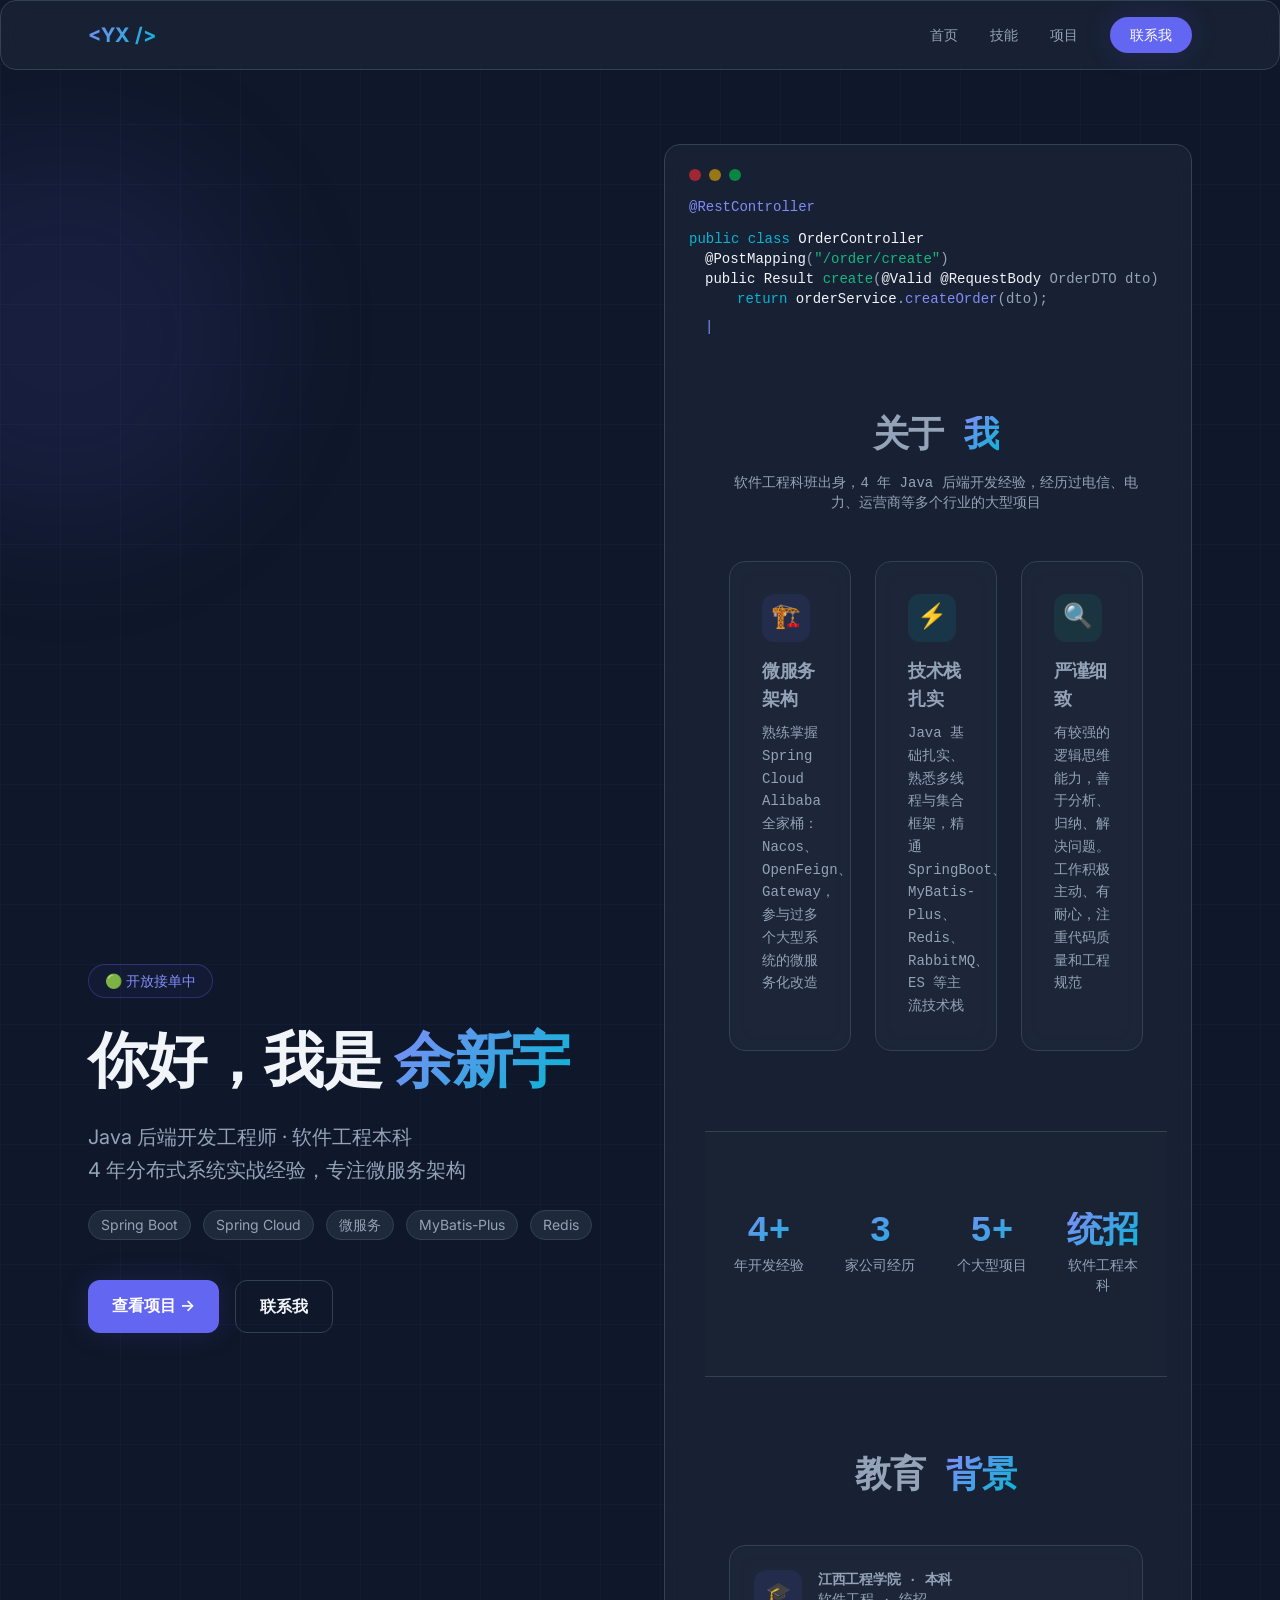
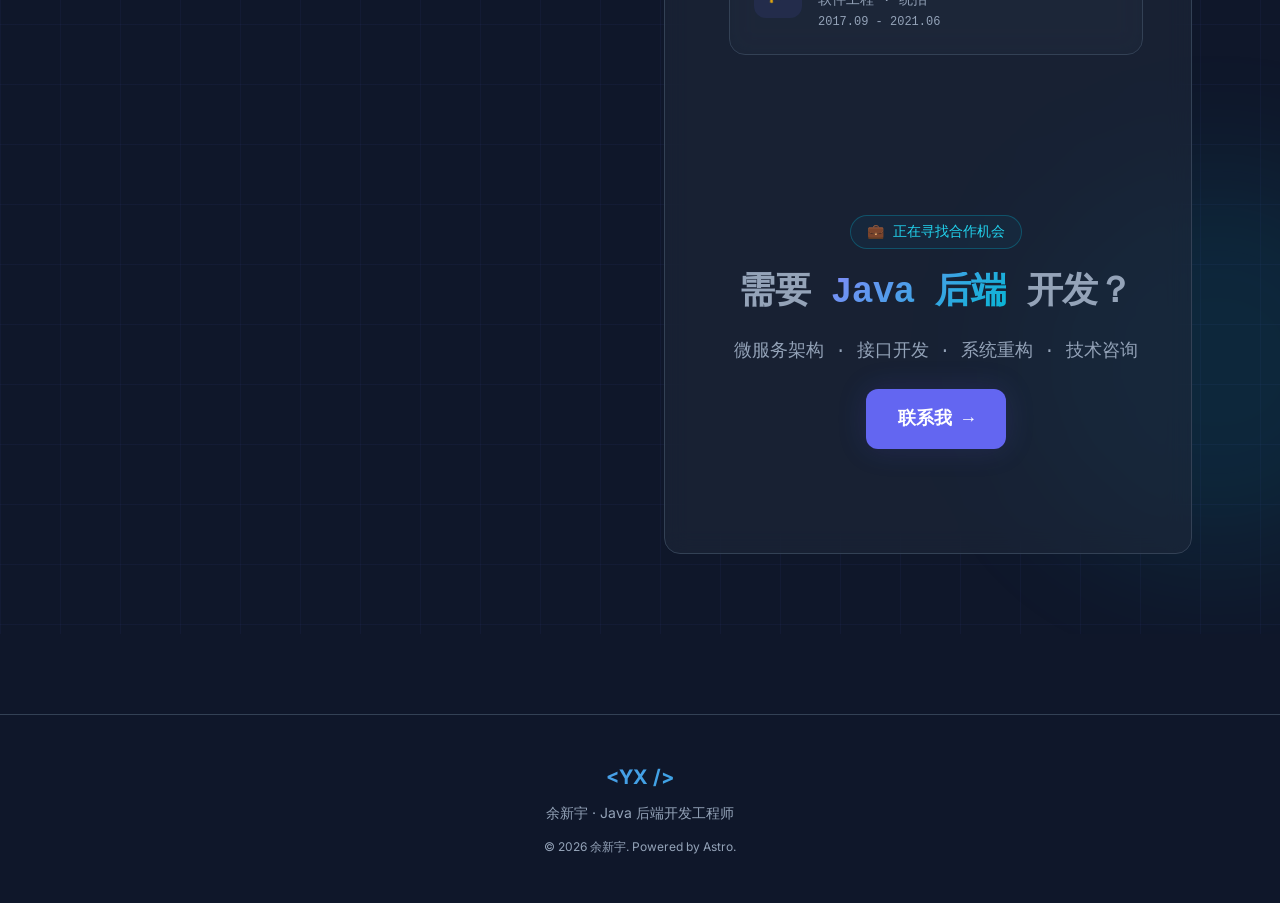
==== index.html @ 4b71ada4 "deploy: fix info and paths" ====
<!DOCTYPE html><html lang="zh-CN"> <head><meta charset="UTF-8"><meta name="viewport" content="width=device-width, initial-scale=1.0"><meta name="description" content="Java 后端开发工程师 · 余新宇的个人技术博客"><title>余新宇 - Java 后端工程师 | 余新宇</title><link rel="icon" type="image/svg+xml" href="/favicon.svg"><link rel="preconnect" href="https://fonts.googleapis.com"><link rel="preconnect" href="https://fonts.gstatic.com" crossorigin><link href="https://fonts.googleapis.com/css2?family=Inter:wght@400;500;600;700;800;900&display=swap" rel="stylesheet"><link rel="stylesheet" href="/_astro/Layout.CCMdleZw.css"></head> <body class="min-h-screen bg-surface text-text"> <nav class="fixed top-0 left-0 right-0 z-50 glass-card rounded-none border-x-0 border-t-0"> <div class="max-w-6xl mx-auto px-6 py-4 flex items-center justify-between"> <a href="/" class="text-xl font-bold gradient-text">
&lt;YX /&gt;
</a> <div class="hidden md:flex items-center gap-8"> <a href="/" class="text-text-muted hover:text-primary-light transition-colors text-sm font-medium">首页</a> <a href="/skills" class="text-text-muted hover:text-primary-light transition-colors text-sm font-medium">技能</a> <a href="/projects" class="text-text-muted hover:text-primary-light transition-colors text-sm font-medium">项目</a> <a href="/contact" class="px-5 py-2 bg-primary hover:bg-primary-dark text-white rounded-full text-sm font-medium transition-all glow-primary">
联系我
</a> </div> <button id="mobile-menu-btn" class="md:hidden text-text-muted hover:text-text p-2" aria-label="菜单"> <svg width="24" height="24" viewBox="0 0 24 24" fill="none" stroke="currentColor" stroke-width="2"> <path d="M4 6h16M4 12h16M4 18h16"></path> </svg> </button> </div> <div id="mobile-menu" class="hidden md:hidden border-t border-border px-6 py-4 space-y-3"> <a href="/" class="block text-text-muted hover:text-primary-light transition-colors">首页</a> <a href="/skills" class="block text-text-muted hover:text-primary-light transition-colors">技能</a> <a href="/projects" class="block text-text-muted hover:text-primary-light transition-colors">项目</a> <a href="/contact" class="block text-primary-light font-medium">联系我</a> </div> </nav> <main class="pt-16">   <section class="relative min-h-[90vh] flex items-center bg-grid overflow-hidden"> <div class="absolute top-20 -left-32 w-96 h-96 bg-primary/10 rounded-full blur-3xl"></div> <div class="absolute bottom-20 -right-32 w-96 h-96 bg-accent/10 rounded-full blur-3xl"></div> <div class="max-w-6xl mx-auto px-6 py-20 w-full"> <div class="grid md:grid-cols-2 gap-12 items-center"> <div class="space-y-6"> <div class="inline-block px-4 py-1.5 rounded-full border border-primary/30 bg-primary/5 text-primary-light text-sm font-medium">
🟢 开放接单中
</div> <h1 class="text-4xl md:text-5xl lg:text-6xl font-extrabold leading-tight">
你好，我是
<span class="gradient-text">余新宇</span> </h1> <p class="text-xl text-text-muted leading-relaxed">
Java 后端开发工程师 · 软件工程本科<br>
4 年分布式系统实战经验，专注微服务架构
</p> <div class="flex flex-wrap gap-3"> <span class="px-3 py-1 rounded-full bg-surface-card border border-border text-sm text-text-muted">Spring Boot</span> <span class="px-3 py-1 rounded-full bg-surface-card border border-border text-sm text-text-muted">Spring Cloud</span> <span class="px-3 py-1 rounded-full bg-surface-card border border-border text-sm text-text-muted">微服务</span> <span class="px-3 py-1 rounded-full bg-surface-card border border-border text-sm text-text-muted">MyBatis-Plus</span> <span class="px-3 py-1 rounded-full bg-surface-card border border-border text-sm text-text-muted">Redis</span> </div> <div class="flex flex-wrap gap-4 pt-4"> <a href="/projects" class="px-6 py-3 bg-primary hover:bg-primary-dark text-white rounded-xl font-semibold transition-all glow-primary">
查看项目 →
</a> <a href="/contact" class="px-6 py-3 border border-border hover:border-primary-light text-text rounded-xl font-semibold transition-all">
联系我
</a> </div> </div> <!-- Decorative Code Block --> <div class="hidden md:block"> <div class="glass-card p-6 space-y-3 font-mono text-sm relative float-anim"> <div class="flex gap-2 mb-4"> <div class="w-3 h-3 rounded-full bg-red-500/60"></div> <div class="w-3 h-3 rounded-full bg-yellow-500/60"></div> <div class="w-3 h-3 rounded-full bg-green-500/60"></div> </div> <div class="text-text-muted"> <span class="text-primary-light">@RestController</span> </div> <div class="text-text-muted"> <span class="text-accent">public class</span> <span class="text-text">OrderController</span> <div class="text-text-muted pl-4"> <span class="text-text">@PostMapping</span>(<span class="text-success">"/order/create"</span>)
</div>
            <div class="text-text-muted pl-4"> <span class="text-text">public Result</span> <span class="text-success">create</span>(<span class="text-text">@Valid @RequestBody</span> OrderDTO dto) <div class="text-text-muted pl-8"> <span class="text-accent">return</span> <span class="text-text">orderService</span>.<span class="text-primary-light">createOrder</span>(dto);
</div>
            <div class="text-text-muted pl-4"></div>
            <div class="text-text-muted"></div>
            <div class="animate-pulse text-primary-light mt-2">|</div>
          
        
      
    
  

  <!-- About Me Section -->
  <section id="about" class="py-20 max-w-6xl mx-auto px-6"> <div class="text-center mb-12"> <h2 class="text-3xl md:text-4xl font-bold mb-4">
关于 <span class="gradient-text">我</span> </h2> <p class="text-text-muted max-w-2xl mx-auto">
软件工程科班出身，4 年 Java 后端开发经验，经历过电信、电力、运营商等多个行业的大型项目
</p> </div> <div class="grid md:grid-cols-3 gap-6"> <div class="glass-card p-8 hover:border-primary/30 transition-all group"> <div class="w-12 h-12 rounded-xl bg-primary/10 flex items-center justify-center mb-4 group-hover:bg-primary/20 transition-colors"> <span class="text-2xl">🏗️</span> </div> <h3 class="font-bold text-lg mb-2">微服务架构</h3> <p class="text-text-muted text-sm leading-relaxed">
熟练掌握 Spring Cloud Alibaba 全家桶：Nacos、OpenFeign、Gateway，参与过多个大型系统的微服务化改造
</p> </div> <div class="glass-card p-8 hover:border-primary/30 transition-all group"> <div class="w-12 h-12 rounded-xl bg-accent/10 flex items-center justify-center mb-4 group-hover:bg-accent/20 transition-colors"> <span class="text-2xl">⚡</span> </div> <h3 class="font-bold text-lg mb-2">技术栈扎实</h3> <p class="text-text-muted text-sm leading-relaxed">
Java 基础扎实、熟悉多线程与集合框架，精通 SpringBoot、MyBatis-Plus、Redis、RabbitMQ、ES 等主流技术栈
</p> </div> <div class="glass-card p-8 hover:border-primary/30 transition-all group"> <div class="w-12 h-12 rounded-xl bg-success/10 flex items-center justify-center mb-4 group-hover:bg-success/20 transition-colors"> <span class="text-2xl">🔍</span> </div> <h3 class="font-bold text-lg mb-2">严谨细致</h3> <p class="text-text-muted text-sm leading-relaxed">
有较强的逻辑思维能力，善于分析、归纳、解决问题。工作积极主动、有耐心，注重代码质量和工程规范
</p> </div> </div> </section>

  <!-- Quick Stats -->
  <section class="py-20 border-y border-border bg-surface-alt/30"> <div class="max-w-6xl mx-auto px-6"> <div class="grid grid-cols-2 md:grid-cols-4 gap-8 text-center"> <div> <div class="text-3xl md:text-4xl font-extrabold gradient-text">4+</div> <div class="text-text-muted text-sm mt-1">年开发经验</div> </div> <div> <div class="text-3xl md:text-4xl font-extrabold gradient-text">3</div> <div class="text-text-muted text-sm mt-1">家公司经历</div> </div> <div> <div class="text-3xl md:text-4xl font-extrabold gradient-text">5+</div> <div class="text-text-muted text-sm mt-1">个大型项目</div> </div> <div> <div class="text-3xl md:text-4xl font-extrabold gradient-text">统招</div> <div class="text-text-muted text-sm mt-1">软件工程本科</div> </div> </div> </div> </section>

  <!-- Education -->
  <section class="py-20 max-w-6xl mx-auto px-6"> <div class="text-center mb-12"> <h2 class="text-3xl md:text-4xl font-bold mb-4">
教育 <span class="gradient-text">背景</span> </h2> </div> <div class="max-w-2xl mx-auto"> <div class="glass-card p-6 flex items-start gap-4"> <div class="w-12 h-12 rounded-xl bg-primary/10 flex items-center justify-center flex-shrink-0"> <span class="text-xl">🎓</span> </div> <div> <h3 class="font-bold">江西工程学院 · 本科</h3> <p class="text-text-muted text-sm">软件工程 · 统招</p> <p class="text-text-muted text-xs mt-1">2017.09 - 2021.06</p> </div> </div> </div> </section>

  <!-- CTA -->
  <section class="py-20"> <div class="max-w-3xl mx-auto px-6 text-center space-y-6"> <div class="inline-block px-4 py-1.5 rounded-full border border-accent/30 bg-accent/5 text-accent-light text-sm font-medium">
💼 正在寻找合作机会
</div> <h2 class="text-3xl md:text-4xl font-bold">
需要 <span class="gradient-text">Java 后端</span> 开发？
</h2> <p class="text-text-muted text-lg">
微服务架构 · 接口开发 · 系统重构 · 技术咨询
</p> <a href="/contact" class="inline-block px-8 py-4 bg-primary hover:bg-primary-dark text-white rounded-xl font-bold text-lg transition-all glow-primary">
联系我 →
</a> </div> </section></div></div></div></div></div></div></section> </main> <footer class="border-t border-border py-12 mt-20"> <div class="max-w-6xl mx-auto px-6 text-center"> <p class="gradient-text text-xl font-bold mb-3">&lt;YX /&gt;</p> <p class="text-text-muted text-sm">
余新宇 · Java 后端开发工程师
</p> <p class="text-text-muted text-xs mt-4">
© 2026 余新宇. Powered by Astro.
</p> </div> </footer> <script type="module">document.getElementById("mobile-menu-btn")?.addEventListener("click",()=>{document.getElementById("mobile-menu")?.classList.toggle("hidden")});</script> </body> </html>
---- _astro/Layout.CCMdleZw.css ----
@layer properties{@supports (((-webkit-hyphens:none)) and (not (margin-trim:inline))) or ((-moz-orient:inline) and (not (color:rgb(from red r g b)))){*,:before,:after,::backdrop{--tw-space-y-reverse:0;--tw-border-style:solid;--tw-gradient-position:initial;--tw-gradient-from:#0000;--tw-gradient-via:#0000;--tw-gradient-to:#0000;--tw-gradient-stops:initial;--tw-gradient-via-stops:initial;--tw-gradient-from-position:0%;--tw-gradient-via-position:50%;--tw-gradient-to-position:100%;--tw-leading:initial;--tw-font-weight:initial;--tw-tracking:initial;--tw-blur:initial;--tw-brightness:initial;--tw-contrast:initial;--tw-grayscale:initial;--tw-hue-rotate:initial;--tw-invert:initial;--tw-opacity:initial;--tw-saturate:initial;--tw-sepia:initial;--tw-drop-shadow:initial;--tw-drop-shadow-color:initial;--tw-drop-shadow-alpha:100%;--tw-drop-shadow-size:initial}}}@layer theme{:root,:host{--font-sans:ui-sans-serif, system-ui, sans-serif, "Apple Color Emoji", "Segoe UI Emoji", "Segoe UI Symbol", "Noto Color Emoji";--font-mono:ui-monospace, SFMono-Regular, Menlo, Monaco, Consolas, "Liberation Mono", "Courier New", monospace;--color-red-500:oklch(63.7% .237 25.331);--color-yellow-500:oklch(79.5% .184 86.047);--color-green-500:oklch(72.3% .219 149.579);--color-white:#fff;--spacing:.25rem;--container-md:28rem;--container-2xl:42rem;--container-3xl:48rem;--container-4xl:56rem;--container-6xl:72rem;--text-xs:.75rem;--text-xs--line-height:calc(1 / .75);--text-sm:.875rem;--text-sm--line-height:calc(1.25 / .875);--text-lg:1.125rem;--text-lg--line-height:calc(1.75 / 1.125);--text-xl:1.25rem;--text-xl--line-height:calc(1.75 / 1.25);--text-2xl:1.5rem;--text-2xl--line-height:calc(2 / 1.5);--text-3xl:1.875rem;--text-3xl--line-height: 1.2 ;--text-4xl:2.25rem;--text-4xl--line-height:calc(2.5 / 2.25);--text-5xl:3rem;--text-5xl--line-height:1;--text-6xl:3.75rem;--text-6xl--line-height:1;--font-weight-medium:500;--font-weight-semibold:600;--font-weight-bold:700;--font-weight-extrabold:800;--tracking-wider:.05em;--leading-tight:1.25;--leading-relaxed:1.625;--radius-lg:.5rem;--radius-xl:.75rem;--animate-pulse:pulse 2s cubic-bezier(.4, 0, .6, 1) infinite;--blur-3xl:64px;--default-transition-duration:.15s;--default-transition-timing-function:cubic-bezier(.4, 0, .2, 1);--default-font-family:var(--font-sans);--default-mono-font-family:var(--font-mono);--color-primary:#6366f1;--color-primary-light:#818cf8;--color-primary-dark:#4f46e5;--color-accent:#06b6d4;--color-accent-light:#22d3ee;--color-surface:#0f172a;--color-surface-alt:#1e293b;--color-surface-card:#1e293b;--color-text:#f1f5f9;--color-text-muted:#94a3b8;--color-border:#334155;--color-success:#10b981}}@layer base{*,:after,:before,::backdrop{box-sizing:border-box;border:0 solid;margin:0;padding:0}::file-selector-button{box-sizing:border-box;border:0 solid;margin:0;padding:0}html,:host{-webkit-text-size-adjust:100%;tab-size:4;line-height:1.5;font-family:var(--default-font-family,ui-sans-serif, system-ui, sans-serif, "Apple Color Emoji", "Segoe UI Emoji", "Segoe UI Symbol", "Noto Color Emoji");font-feature-settings:var(--default-font-feature-settings,normal);font-variation-settings:var(--default-font-variation-settings,normal);-webkit-tap-highlight-color:transparent}hr{height:0;color:inherit;border-top-width:1px}abbr:where([title]){-webkit-text-decoration:underline dotted;text-decoration:underline dotted}h1,h2,h3,h4,h5,h6{font-size:inherit;font-weight:inherit}a{color:inherit;-webkit-text-decoration:inherit;text-decoration:inherit}b,strong{font-weight:bolder}code,kbd,samp,pre{font-family:var(--default-mono-font-family,ui-monospace, SFMono-Regular, Menlo, Monaco, Consolas, "Liberation Mono", "Courier New", monospace);font-feature-settings:var(--default-mono-font-feature-settings,normal);font-variation-settings:var(--default-mono-font-variation-settings,normal);font-size:1em}small{font-size:80%}sub,sup{vertical-align:baseline;font-size:75%;line-height:0;position:relative}sub{bottom:-.25em}sup{top:-.5em}table{text-indent:0;border-color:inherit;border-collapse:collapse}:-moz-focusring{outline:auto}progress{vertical-align:baseline}summary{display:list-item}ol,ul,menu{list-style:none}img,svg,video,canvas,audio,iframe,embed,object{vertical-align:middle;display:block}img,video{max-width:100%;height:auto}button,input,select,optgroup,textarea{font:inherit;font-feature-settings:inherit;font-variation-settings:inherit;letter-spacing:inherit;color:inherit;opacity:1;background-color:#0000;border-radius:0}::file-selector-button{font:inherit;font-feature-settings:inherit;font-variation-settings:inherit;letter-spacing:inherit;color:inherit;opacity:1;background-color:#0000;border-radius:0}:where(select:is([multiple],[size])) optgroup{font-weight:bolder}:where(select:is([multiple],[size])) optgroup option{padding-inline-start:20px}::file-selector-button{margin-inline-end:4px}::placeholder{opacity:1}@supports (not ((-webkit-appearance:-apple-pay-button))) or (contain-intrinsic-size:1px){::placeholder{color:currentColor}@supports (color:color-mix(in lab,red,red)){::placeholder{color:color-mix(in oklab,currentcolor 50%,transparent)}}}textarea{resize:vertical}::-webkit-search-decoration{-webkit-appearance:none}::-webkit-date-and-time-value{min-height:1lh;text-align:inherit}::-webkit-datetime-edit{display:inline-flex}::-webkit-datetime-edit-fields-wrapper{padding:0}::-webkit-datetime-edit{padding-block:0}::-webkit-datetime-edit-year-field{padding-block:0}::-webkit-datetime-edit-month-field{padding-block:0}::-webkit-datetime-edit-day-field{padding-block:0}::-webkit-datetime-edit-hour-field{padding-block:0}::-webkit-datetime-edit-minute-field{padding-block:0}::-webkit-datetime-edit-second-field{padding-block:0}::-webkit-datetime-edit-millisecond-field{padding-block:0}::-webkit-datetime-edit-meridiem-field{padding-block:0}::-webkit-calendar-picker-indicator{line-height:1}:-moz-ui-invalid{box-shadow:none}button,input:where([type=button],[type=reset],[type=submit]){appearance:button}::file-selector-button{appearance:button}::-webkit-inner-spin-button{height:auto}::-webkit-outer-spin-button{height:auto}[hidden]:where(:not([hidden=until-found])){display:none!important}}@layer components;@layer utilities{.absolute{position:absolute}.fixed{position:fixed}.relative{position:relative}.top-0{top:calc(var(--spacing) * 0)}.top-20{top:calc(var(--spacing) * 20)}.-right-32{right:calc(var(--spacing) * -32)}.right-0{right:calc(var(--spacing) * 0)}.bottom-20{bottom:calc(var(--spacing) * 20)}.-left-32{left:calc(var(--spacing) * -32)}.left-0{left:calc(var(--spacing) * 0)}.z-50{z-index:50}.mx-auto{margin-inline:auto}.mt-0\.5{margin-top:calc(var(--spacing) * .5)}.mt-1{margin-top:calc(var(--spacing) * 1)}.mt-2{margin-top:calc(var(--spacing) * 2)}.mt-4{margin-top:calc(var(--spacing) * 4)}.mt-20{margin-top:calc(var(--spacing) * 20)}.mb-1\.5{margin-bottom:calc(var(--spacing) * 1.5)}.mb-2{margin-bottom:calc(var(--spacing) * 2)}.mb-3{margin-bottom:calc(var(--spacing) * 3)}.mb-4{margin-bottom:calc(var(--spacing) * 4)}.mb-8{margin-bottom:calc(var(--spacing) * 8)}.mb-10{margin-bottom:calc(var(--spacing) * 10)}.mb-12{margin-bottom:calc(var(--spacing) * 12)}.ml-7{margin-left:calc(var(--spacing) * 7)}.line-clamp-2{-webkit-line-clamp:2;-webkit-box-orient:vertical;display:-webkit-box;overflow:hidden}.block{display:block}.contents{display:contents}.flex{display:flex}.grid{display:grid}.hidden{display:none}.inline-block{display:inline-block}.h-2{height:calc(var(--spacing) * 2)}.h-3{height:calc(var(--spacing) * 3)}.h-10{height:calc(var(--spacing) * 10)}.h-12{height:calc(var(--spacing) * 12)}.h-96{height:calc(var(--spacing) * 96)}.h-full{height:100%}.min-h-\[90vh\]{min-height:90vh}.min-h-screen{min-height:100vh}.w-3{width:calc(var(--spacing) * 3)}.w-10{width:calc(var(--spacing) * 10)}.w-12{width:calc(var(--spacing) * 12)}.w-96{width:calc(var(--spacing) * 96)}.w-full{width:100%}.max-w-2xl{max-width:var(--container-2xl)}.max-w-3xl{max-width:var(--container-3xl)}.max-w-4xl{max-width:var(--container-4xl)}.max-w-6xl{max-width:var(--container-6xl)}.max-w-md{max-width:var(--container-md)}.flex-shrink-0{flex-shrink:0}.animate-pulse{animation:var(--animate-pulse)}.cursor-default{cursor:default}.grid-cols-2{grid-template-columns:repeat(2,minmax(0,1fr))}.flex-wrap{flex-wrap:wrap}.items-center{align-items:center}.items-start{align-items:flex-start}.justify-between{justify-content:space-between}.justify-center{justify-content:center}.gap-1\.5{gap:calc(var(--spacing) * 1.5)}.gap-2{gap:calc(var(--spacing) * 2)}.gap-3{gap:calc(var(--spacing) * 3)}.gap-4{gap:calc(var(--spacing) * 4)}.gap-6{gap:calc(var(--spacing) * 6)}.gap-8{gap:calc(var(--spacing) * 8)}.gap-12{gap:calc(var(--spacing) * 12)}:where(.space-y-1\.5>:not(:last-child)){--tw-space-y-reverse:0;margin-block-start:calc(calc(var(--spacing) * 1.5) * var(--tw-space-y-reverse));margin-block-end:calc(calc(var(--spacing) * 1.5) * calc(1 - var(--tw-space-y-reverse)))}:where(.space-y-2>:not(:last-child)){--tw-space-y-reverse:0;margin-block-start:calc(calc(var(--spacing) * 2) * var(--tw-space-y-reverse));margin-block-end:calc(calc(var(--spacing) * 2) * calc(1 - var(--tw-space-y-reverse)))}:where(.space-y-3>:not(:last-child)){--tw-space-y-reverse:0;margin-block-start:calc(calc(var(--spacing) * 3) * var(--tw-space-y-reverse));margin-block-end:calc(calc(var(--spacing) * 3) * calc(1 - var(--tw-space-y-reverse)))}:where(.space-y-4>:not(:last-child)){--tw-space-y-reverse:0;margin-block-start:calc(calc(var(--spacing) * 4) * var(--tw-space-y-reverse));margin-block-end:calc(calc(var(--spacing) * 4) * calc(1 - var(--tw-space-y-reverse)))}:where(.space-y-6>:not(:last-child)){--tw-space-y-reverse:0;margin-block-start:calc(calc(var(--spacing) * 6) * var(--tw-space-y-reverse));margin-block-end:calc(calc(var(--spacing) * 6) * calc(1 - var(--tw-space-y-reverse)))}:where(.space-y-16>:not(:last-child)){--tw-space-y-reverse:0;margin-block-start:calc(calc(var(--spacing) * 16) * var(--tw-space-y-reverse));margin-block-end:calc(calc(var(--spacing) * 16) * calc(1 - var(--tw-space-y-reverse)))}.overflow-hidden{overflow:hidden}.rounded-full{border-radius:3.40282e38px}.rounded-lg{border-radius:var(--radius-lg)}.rounded-none{border-radius:0}.rounded-xl{border-radius:var(--radius-xl)}.border{border-style:var(--tw-border-style);border-width:1px}.border-x-0{border-inline-style:var(--tw-border-style);border-inline-width:0}.border-y{border-block-style:var(--tw-border-style);border-block-width:1px}.border-t{border-top-style:var(--tw-border-style);border-top-width:1px}.border-t-0{border-top-style:var(--tw-border-style);border-top-width:0}.border-l-2{border-left-style:var(--tw-border-style);border-left-width:2px}.border-accent\/30{border-color:#06b6d44d}@supports (color:color-mix(in lab,red,red)){.border-accent\/30{border-color:color-mix(in oklab,var(--color-accent) 30%,transparent)}}.border-border{border-color:var(--color-border)}.border-primary\/20{border-color:#6366f133}@supports (color:color-mix(in lab,red,red)){.border-primary\/20{border-color:color-mix(in oklab,var(--color-primary) 20%,transparent)}}.border-primary\/30{border-color:#6366f14d}@supports (color:color-mix(in lab,red,red)){.border-primary\/30{border-color:color-mix(in oklab,var(--color-primary) 30%,transparent)}}.bg-accent\/5{background-color:#06b6d40d}@supports (color:color-mix(in lab,red,red)){.bg-accent\/5{background-color:color-mix(in oklab,var(--color-accent) 5%,transparent)}}.bg-accent\/10{background-color:#06b6d41a}@supports (color:color-mix(in lab,red,red)){.bg-accent\/10{background-color:color-mix(in oklab,var(--color-accent) 10%,transparent)}}.bg-green-500\/60{background-color:#00c75899}@supports (color:color-mix(in lab,red,red)){.bg-green-500\/60{background-color:color-mix(in oklab,var(--color-green-500) 60%,transparent)}}.bg-primary{background-color:var(--color-primary)}.bg-primary\/5{background-color:#6366f10d}@supports (color:color-mix(in lab,red,red)){.bg-primary\/5{background-color:color-mix(in oklab,var(--color-primary) 5%,transparent)}}.bg-primary\/10{background-color:#6366f11a}@supports (color:color-mix(in lab,red,red)){.bg-primary\/10{background-color:color-mix(in oklab,var(--color-primary) 10%,transparent)}}.bg-red-500\/60{background-color:#fb2c3699}@supports (color:color-mix(in lab,red,red)){.bg-red-500\/60{background-color:color-mix(in oklab,var(--color-red-500) 60%,transparent)}}.bg-success\/10{background-color:#10b9811a}@supports (color:color-mix(in lab,red,red)){.bg-success\/10{background-color:color-mix(in oklab,var(--color-success) 10%,transparent)}}.bg-surface{background-color:var(--color-surface)}.bg-surface-alt\/30{background-color:#1e293b4d}@supports (color:color-mix(in lab,red,red)){.bg-surface-alt\/30{background-color:color-mix(in oklab,var(--color-surface-alt) 30%,transparent)}}.bg-surface-card{background-color:var(--color-surface-card)}.bg-yellow-500\/60{background-color:#edb20099}@supports (color:color-mix(in lab,red,red)){.bg-yellow-500\/60{background-color:color-mix(in oklab,var(--color-yellow-500) 60%,transparent)}}.bg-gradient-to-r{--tw-gradient-position:to right in oklab;background-image:linear-gradient(var(--tw-gradient-stops))}.from-primary{--tw-gradient-from:var(--color-primary);--tw-gradient-stops:var(--tw-gradient-via-stops,var(--tw-gradient-position), var(--tw-gradient-from) var(--tw-gradient-from-position), var(--tw-gradient-to) var(--tw-gradient-to-position))}.to-accent{--tw-gradient-to:var(--color-accent);--tw-gradient-stops:var(--tw-gradient-via-stops,var(--tw-gradient-position), var(--tw-gradient-from) var(--tw-gradient-from-position), var(--tw-gradient-to) var(--tw-gradient-to-position))}.p-2{padding:calc(var(--spacing) * 2)}.p-4{padding:calc(var(--spacing) * 4)}.p-5{padding:calc(var(--spacing) * 5)}.p-6{padding:calc(var(--spacing) * 6)}.p-8{padding:calc(var(--spacing) * 8)}.px-2{padding-inline:calc(var(--spacing) * 2)}.px-3{padding-inline:calc(var(--spacing) * 3)}.px-4{padding-inline:calc(var(--spacing) * 4)}.px-5{padding-inline:calc(var(--spacing) * 5)}.px-6{padding-inline:calc(var(--spacing) * 6)}.px-8{padding-inline:calc(var(--spacing) * 8)}.py-1{padding-block:calc(var(--spacing) * 1)}.py-1\.5{padding-block:calc(var(--spacing) * 1.5)}.py-2{padding-block:calc(var(--spacing) * 2)}.py-3{padding-block:calc(var(--spacing) * 3)}.py-4{padding-block:calc(var(--spacing) * 4)}.py-12{padding-block:calc(var(--spacing) * 12)}.py-20{padding-block:calc(var(--spacing) * 20)}.pt-1{padding-top:calc(var(--spacing) * 1)}.pt-4{padding-top:calc(var(--spacing) * 4)}.pt-16{padding-top:calc(var(--spacing) * 16)}.pt-20{padding-top:calc(var(--spacing) * 20)}.pb-12{padding-bottom:calc(var(--spacing) * 12)}.pl-4{padding-left:calc(var(--spacing) * 4)}.pl-6{padding-left:calc(var(--spacing) * 6)}.pl-8{padding-left:calc(var(--spacing) * 8)}.text-center{text-align:center}.font-mono{font-family:var(--font-mono)}.text-2xl{font-size:var(--text-2xl);line-height:var(--tw-leading,var(--text-2xl--line-height))}.text-3xl{font-size:var(--text-3xl);line-height:var(--tw-leading,var(--text-3xl--line-height))}.text-4xl{font-size:var(--text-4xl);line-height:var(--tw-leading,var(--text-4xl--line-height))}.text-lg{font-size:var(--text-lg);line-height:var(--tw-leading,var(--text-lg--line-height))}.text-sm{font-size:var(--text-sm);line-height:var(--tw-leading,var(--text-sm--line-height))}.text-xl{font-size:var(--text-xl);line-height:var(--tw-leading,var(--text-xl--line-height))}.text-xs{font-size:var(--text-xs);line-height:var(--tw-leading,var(--text-xs--line-height))}.leading-relaxed{--tw-leading:var(--leading-relaxed);line-height:var(--leading-relaxed)}.leading-tight{--tw-leading:var(--leading-tight);line-height:var(--leading-tight)}.font-bold{--tw-font-weight:var(--font-weight-bold);font-weight:var(--font-weight-bold)}.font-extrabold{--tw-font-weight:var(--font-weight-extrabold);font-weight:var(--font-weight-extrabold)}.font-medium{--tw-font-weight:var(--font-weight-medium);font-weight:var(--font-weight-medium)}.font-semibold{--tw-font-weight:var(--font-weight-semibold);font-weight:var(--font-weight-semibold)}.tracking-wider{--tw-tracking:var(--tracking-wider);letter-spacing:var(--tracking-wider)}.text-accent{color:var(--color-accent)}.text-accent-light{color:var(--color-accent-light)}.text-primary-light{color:var(--color-primary-light)}.text-success{color:var(--color-success)}.text-text{color:var(--color-text)}.text-text-muted{color:var(--color-text-muted)}.text-white{color:var(--color-white)}.uppercase{text-transform:uppercase}.blur-3xl{--tw-blur:blur(var(--blur-3xl));filter:var(--tw-blur,) var(--tw-brightness,) var(--tw-contrast,) var(--tw-grayscale,) var(--tw-hue-rotate,) var(--tw-invert,) var(--tw-saturate,) var(--tw-sepia,) var(--tw-drop-shadow,)}.transition-all{transition-property:all;transition-timing-function:var(--tw-ease,var(--default-transition-timing-function));transition-duration:var(--tw-duration,var(--default-transition-duration))}.transition-colors{transition-property:color,background-color,border-color,outline-color,text-decoration-color,fill,stroke,--tw-gradient-from,--tw-gradient-via,--tw-gradient-to;transition-timing-function:var(--tw-ease,var(--default-transition-timing-function));transition-duration:var(--tw-duration,var(--default-transition-duration))}@media(hover:hover){.group-hover\:bg-accent\/20:is(:where(.group):hover *){background-color:#06b6d433}@supports (color:color-mix(in lab,red,red)){.group-hover\:bg-accent\/20:is(:where(.group):hover *){background-color:color-mix(in oklab,var(--color-accent) 20%,transparent)}}.group-hover\:bg-primary\/20:is(:where(.group):hover *){background-color:#6366f133}@supports (color:color-mix(in lab,red,red)){.group-hover\:bg-primary\/20:is(:where(.group):hover *){background-color:color-mix(in oklab,var(--color-primary) 20%,transparent)}}.group-hover\:bg-success\/20:is(:where(.group):hover *){background-color:#10b98133}@supports (color:color-mix(in lab,red,red)){.group-hover\:bg-success\/20:is(:where(.group):hover *){background-color:color-mix(in oklab,var(--color-success) 20%,transparent)}}.hover\:border-primary-light:hover{border-color:var(--color-primary-light)}.hover\:border-primary\/20:hover{border-color:#6366f133}@supports (color:color-mix(in lab,red,red)){.hover\:border-primary\/20:hover{border-color:color-mix(in oklab,var(--color-primary) 20%,transparent)}}.hover\:border-primary\/30:hover{border-color:#6366f14d}@supports (color:color-mix(in lab,red,red)){.hover\:border-primary\/30:hover{border-color:color-mix(in oklab,var(--color-primary) 30%,transparent)}}.hover\:bg-primary-dark:hover{background-color:var(--color-primary-dark)}.hover\:text-primary-light:hover{color:var(--color-primary-light)}.hover\:text-text:hover{color:var(--color-text)}}@media(min-width:48rem){.md\:block{display:block}.md\:flex{display:flex}.md\:hidden{display:none}.md\:grid-cols-2{grid-template-columns:repeat(2,minmax(0,1fr))}.md\:grid-cols-3{grid-template-columns:repeat(3,minmax(0,1fr))}.md\:grid-cols-4{grid-template-columns:repeat(4,minmax(0,1fr))}.md\:text-4xl{font-size:var(--text-4xl);line-height:var(--tw-leading,var(--text-4xl--line-height))}.md\:text-5xl{font-size:var(--text-5xl);line-height:var(--tw-leading,var(--text-5xl--line-height))}}@media(min-width:64rem){.lg\:grid-cols-3{grid-template-columns:repeat(3,minmax(0,1fr))}.lg\:text-6xl{font-size:var(--text-6xl);line-height:var(--tw-leading,var(--text-6xl--line-height))}}}html{scroll-behavior:smooth;background-color:var(--color-surface);color:var(--color-text)}body{-webkit-font-smoothing:antialiased;font-family:Inter,PingFang SC,Microsoft YaHei,sans-serif;line-height:1.7}h1,h2,h3,h4{letter-spacing:-.02em;font-weight:700}.gradient-text{background:linear-gradient(135deg,var(--color-primary-light),var(--color-accent));-webkit-text-fill-color:transparent;-webkit-background-clip:text;background-clip:text}.glow-primary{box-shadow:0 0 30px #6366f126}.glow-accent{box-shadow:0 0 30px #06b6d426}.glass-card{-webkit-backdrop-filter:blur(12px);backdrop-filter:blur(12px);border:1px solid var(--color-border);background:#1e293b99;border-radius:16px}@keyframes skillFill{0%{width:0}}.skill-bar-fill{animation:1.2s ease-out forwards skillFill}@keyframes float{0%,to{transform:translateY(0)}50%{transform:translateY(-10px)}}.float-anim{animation:4s ease-in-out infinite float}.bg-grid{background-image:linear-gradient(#6366f10d 1px,#0000 1px),linear-gradient(90deg,#6366f10d 1px,#0000 1px);background-size:60px 60px}::-webkit-scrollbar{width:6px}::-webkit-scrollbar-track{background:var(--color-surface)}::-webkit-scrollbar-thumb{background:var(--color-border);border-radius:3px}::-webkit-scrollbar-thumb:hover{background:var(--color-text-muted)}@property --tw-space-y-reverse{syntax:"*";inherits:false;initial-value:0}@property --tw-border-style{syntax:"*";inherits:false;initial-value:solid}@property --tw-gradient-position{syntax:"*";inherits:false}@property --tw-gradient-from{syntax:"<color>";inherits:false;initial-value:#0000}@property --tw-gradient-via{syntax:"<color>";inherits:false;initial-value:#0000}@property --tw-gradient-to{syntax:"<color>";inherits:false;initial-value:#0000}@property --tw-gradient-stops{syntax:"*";inherits:false}@property --tw-gradient-via-stops{syntax:"*";inherits:false}@property --tw-gradient-from-position{syntax:"<length-percentage>";inherits:false;initial-value:0%}@property --tw-gradient-via-position{syntax:"<length-percentage>";inherits:false;initial-value:50%}@property --tw-gradient-to-position{syntax:"<length-percentage>";inherits:false;initial-value:100%}@property --tw-leading{syntax:"*";inherits:false}@property --tw-font-weight{syntax:"*";inherits:false}@property --tw-tracking{syntax:"*";inherits:false}@property --tw-blur{syntax:"*";inherits:false}@property --tw-brightness{syntax:"*";inherits:false}@property --tw-contrast{syntax:"*";inherits:false}@property --tw-grayscale{syntax:"*";inherits:false}@property --tw-hue-rotate{syntax:"*";inherits:false}@property --tw-invert{syntax:"*";inherits:false}@property --tw-opacity{syntax:"*";inherits:false}@property --tw-saturate{syntax:"*";inherits:false}@property --tw-sepia{syntax:"*";inherits:false}@property --tw-drop-shadow{syntax:"*";inherits:false}@property --tw-drop-shadow-color{syntax:"*";inherits:false}@property --tw-drop-shadow-alpha{syntax:"<percentage>";inherits:false;initial-value:100%}@property --tw-drop-shadow-size{syntax:"*";inherits:false}@keyframes pulse{50%{opacity:.5}}
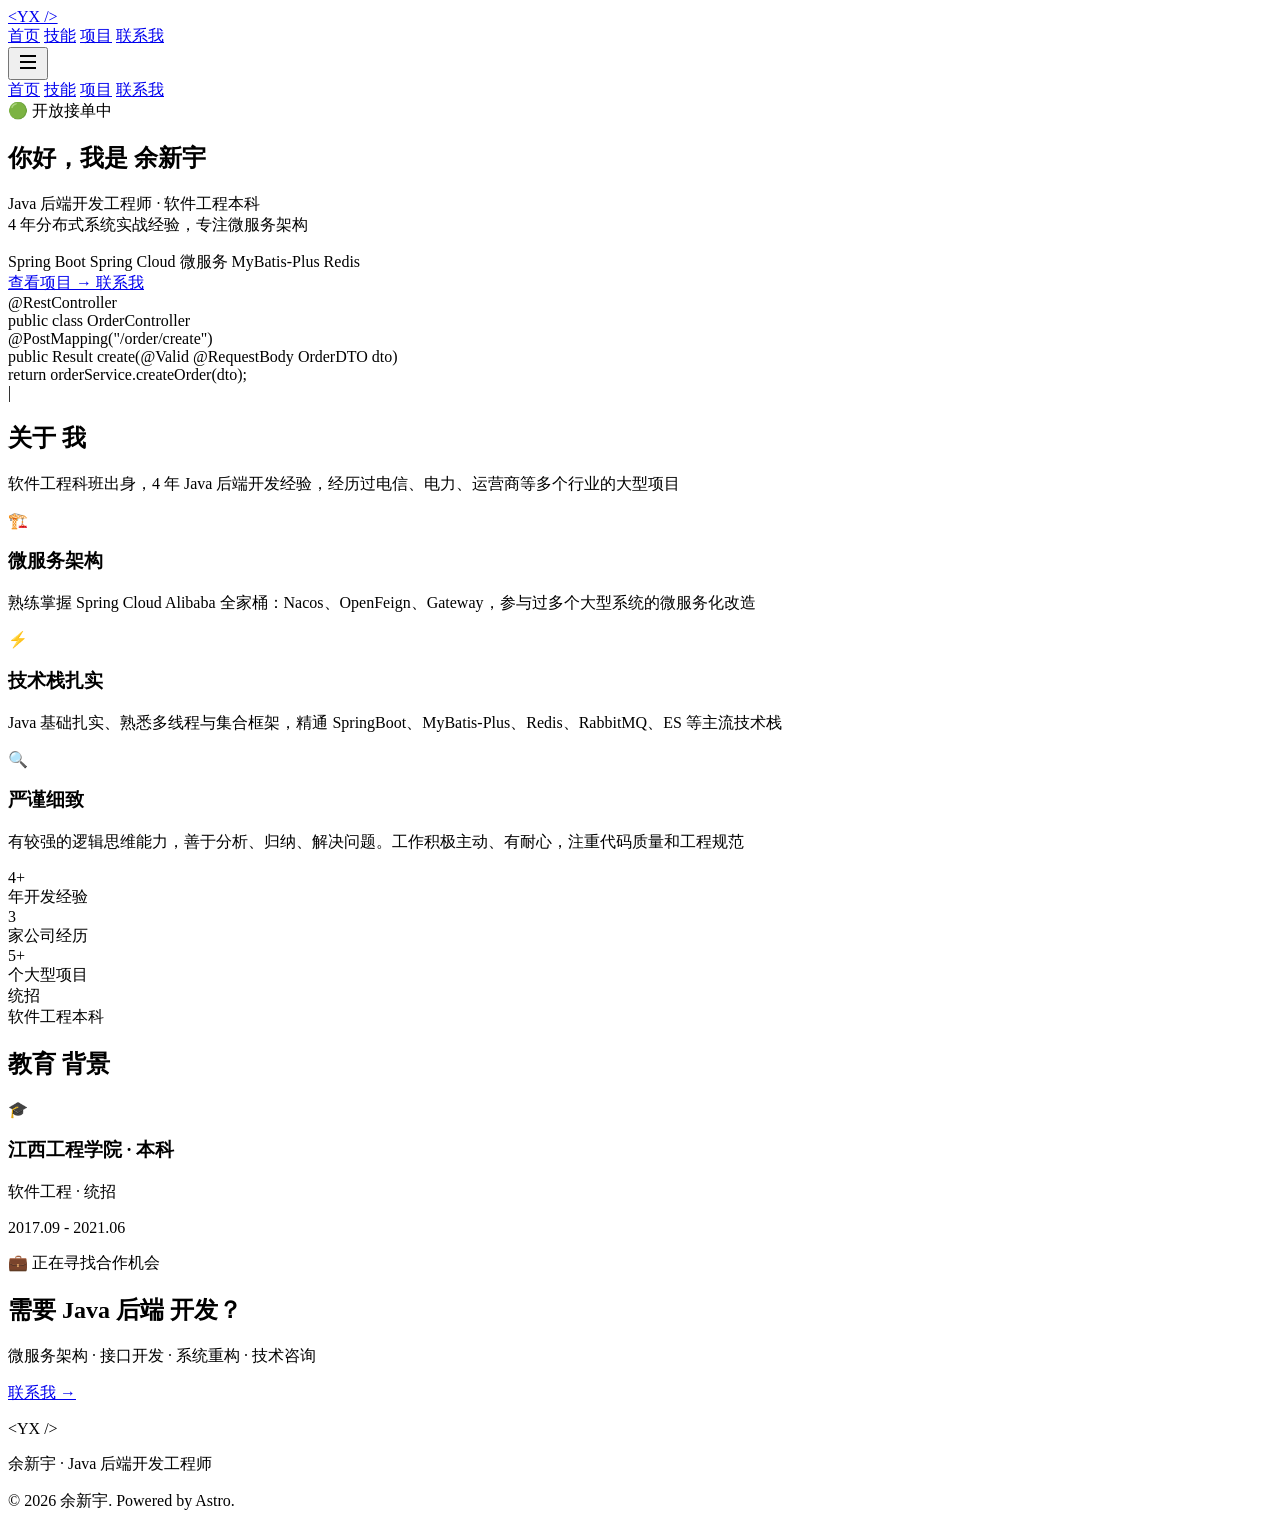
==== commit 8f94c04d: "deploy: fix info and paths" ====
--- a/index.html
+++ b/index.html
@@ -1,4 +1,4 @@
-<!DOCTYPE html><html lang="zh-CN"> <head><meta charset="UTF-8"><meta name="viewport" content="width=device-width, initial-scale=1.0"><meta name="description" content="Java 后端开发工程师 · 余新宇的个人技术博客"><title>余新宇 - Java 后端工程师 | 余新宇</title><link rel="icon" type="image/svg+xml" href="/favicon.svg"><link rel="preconnect" href="https://fonts.googleapis.com"><link rel="preconnect" href="https://fonts.gstatic.com" crossorigin><link href="https://fonts.googleapis.com/css2?family=Inter:wght@400;500;600;700;800;900&display=swap" rel="stylesheet"><link rel="stylesheet" href="/_astro/Layout.CCMdleZw.css"></head> <body class="min-h-screen bg-surface text-text"> <nav class="fixed top-0 left-0 right-0 z-50 glass-card rounded-none border-x-0 border-t-0"> <div class="max-w-6xl mx-auto px-6 py-4 flex items-center justify-between"> <a href="/" class="text-xl font-bold gradient-text">
+<!DOCTYPE html><html lang="zh-CN"> <head><meta charset="UTF-8"><meta name="viewport" content="width=device-width, initial-scale=1.0"><meta name="description" content="Java 后端开发工程师 · 余新宇的个人技术博客"><title>余新宇 - Java 后端工程师 | 余新宇</title><link rel="icon" type="image/svg+xml" href="/favicon.svg"><link rel="preconnect" href="https://fonts.googleapis.com"><link rel="preconnect" href="https://fonts.gstatic.com" crossorigin><link href="https://fonts.googleapis.com/css2?family=Inter:wght@400;500;600;700;800;900&display=swap" rel="stylesheet"><link rel="stylesheet" href="/personal-blog/_astro/Layout.CCMdleZw.css"></head> <body class="min-h-screen bg-surface text-text"> <nav class="fixed top-0 left-0 right-0 z-50 glass-card rounded-none border-x-0 border-t-0"> <div class="max-w-6xl mx-auto px-6 py-4 flex items-center justify-between"> <a href="/" class="text-xl font-bold gradient-text">
 &lt;YX /&gt;
 </a> <div class="hidden md:flex items-center gap-8"> <a href="/" class="text-text-muted hover:text-primary-light transition-colors text-sm font-medium">首页</a> <a href="/skills" class="text-text-muted hover:text-primary-light transition-colors text-sm font-medium">技能</a> <a href="/projects" class="text-text-muted hover:text-primary-light transition-colors text-sm font-medium">项目</a> <a href="/contact" class="px-5 py-2 bg-primary hover:bg-primary-dark text-white rounded-full text-sm font-medium transition-all glow-primary">
 联系我
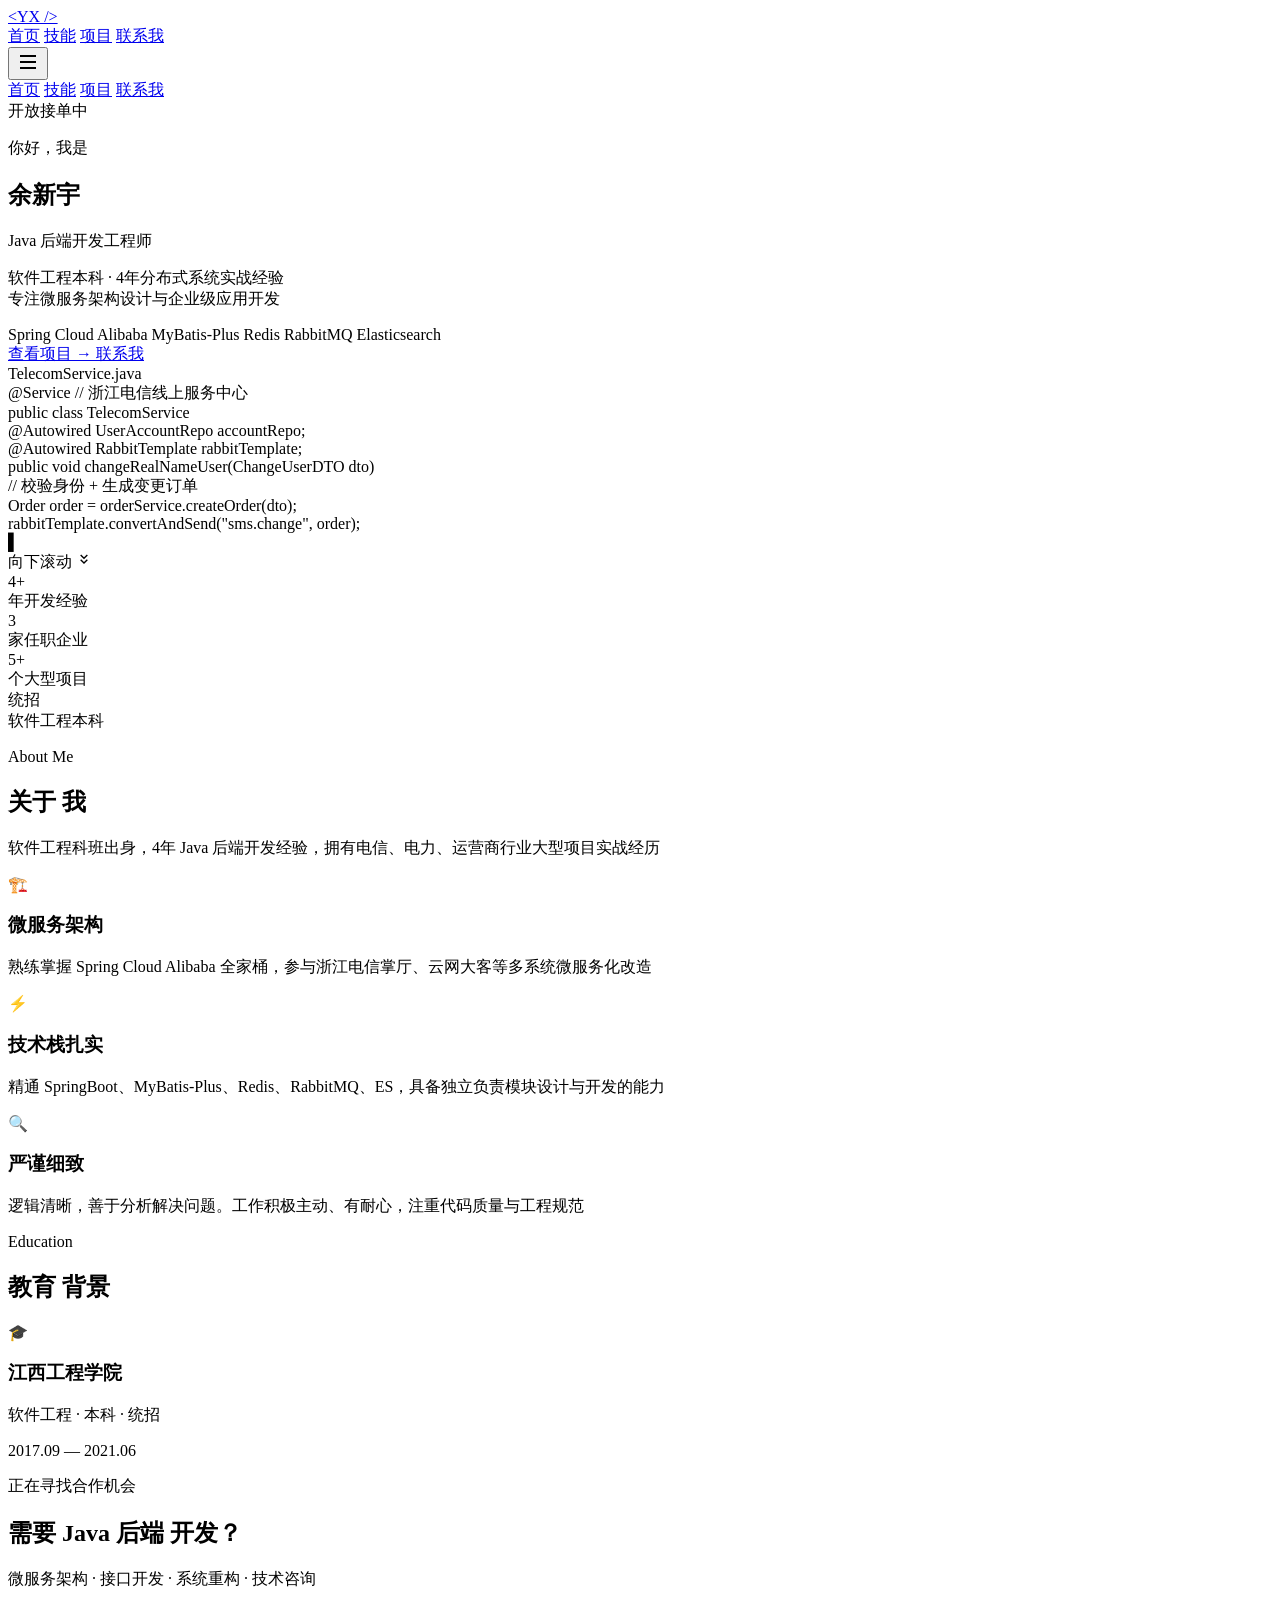
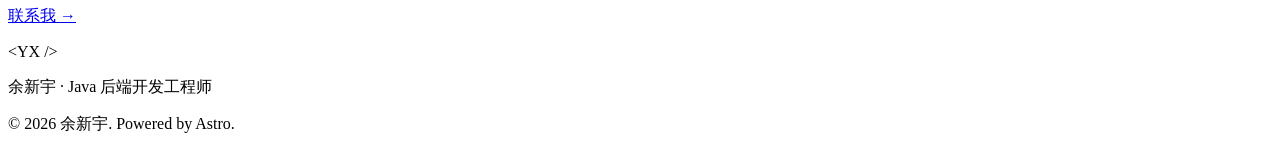
==== commit ee588840: "deploy: fix info and paths" ====
--- a/index.html
+++ b/index.html
@@ -1,60 +1,63 @@
-<!DOCTYPE html><html lang="zh-CN"> <head><meta charset="UTF-8"><meta name="viewport" content="width=device-width, initial-scale=1.0"><meta name="description" content="Java 后端开发工程师 · 余新宇的个人技术博客"><title>余新宇 - Java 后端工程师 | 余新宇</title><link rel="icon" type="image/svg+xml" href="/favicon.svg"><link rel="preconnect" href="https://fonts.googleapis.com"><link rel="preconnect" href="https://fonts.gstatic.com" crossorigin><link href="https://fonts.googleapis.com/css2?family=Inter:wght@400;500;600;700;800;900&display=swap" rel="stylesheet"><link rel="stylesheet" href="/personal-blog/_astro/Layout.CCMdleZw.css"></head> <body class="min-h-screen bg-surface text-text"> <nav class="fixed top-0 left-0 right-0 z-50 glass-card rounded-none border-x-0 border-t-0"> <div class="max-w-6xl mx-auto px-6 py-4 flex items-center justify-between"> <a href="/" class="text-xl font-bold gradient-text">
+<!DOCTYPE html><html lang="zh-CN"> <head><meta charset="UTF-8"><meta name="viewport" content="width=device-width, initial-scale=1.0"><meta name="description" content="Java 后端开发工程师 · 余新宇的个人技术博客"><title>余新宇 - Java 后端工程师 | 余新宇</title><link rel="icon" type="image/svg+xml" href="/personal-blog/favicon.svg"><link rel="preconnect" href="https://fonts.googleapis.com"><link rel="preconnect" href="https://fonts.gstatic.com" crossorigin><link href="https://fonts.googleapis.com/css2?family=Inter:wght@400;500;600;700;800;900&display=swap" rel="stylesheet"><link rel="stylesheet" href="/personal-blog/_astro/Layout.BXorbtUk.css"></head> <body class="min-h-screen bg-surface text-text"> <nav class="fixed top-0 left-0 right-0 z-50 glass-card rounded-none border-x-0 border-t-0"> <div class="max-w-6xl mx-auto px-6 py-4 flex items-center justify-between"> <a href="/personal-blog/" class="text-xl font-bold gradient-text">
 &lt;YX /&gt;
-</a> <div class="hidden md:flex items-center gap-8"> <a href="/" class="text-text-muted hover:text-primary-light transition-colors text-sm font-medium">首页</a> <a href="/skills" class="text-text-muted hover:text-primary-light transition-colors text-sm font-medium">技能</a> <a href="/projects" class="text-text-muted hover:text-primary-light transition-colors text-sm font-medium">项目</a> <a href="/contact" class="px-5 py-2 bg-primary hover:bg-primary-dark text-white rounded-full text-sm font-medium transition-all glow-primary">
+</a> <div class="hidden md:flex items-center gap-8"> <a href="/personal-blog/" class="text-text-muted hover:text-primary-light transition-colors text-sm font-medium">首页</a> <a href="/personal-blog/skills" class="text-text-muted hover:text-primary-light transition-colors text-sm font-medium">技能</a> <a href="/personal-blog/projects" class="text-text-muted hover:text-primary-light transition-colors text-sm font-medium">项目</a> <a href="/personal-blog/contact" class="px-5 py-2 bg-primary hover:bg-primary-dark text-white rounded-full text-sm font-medium transition-all glow-primary">
 联系我
-</a> </div> <button id="mobile-menu-btn" class="md:hidden text-text-muted hover:text-text p-2" aria-label="菜单"> <svg width="24" height="24" viewBox="0 0 24 24" fill="none" stroke="currentColor" stroke-width="2"> <path d="M4 6h16M4 12h16M4 18h16"></path> </svg> </button> </div> <div id="mobile-menu" class="hidden md:hidden border-t border-border px-6 py-4 space-y-3"> <a href="/" class="block text-text-muted hover:text-primary-light transition-colors">首页</a> <a href="/skills" class="block text-text-muted hover:text-primary-light transition-colors">技能</a> <a href="/projects" class="block text-text-muted hover:text-primary-light transition-colors">项目</a> <a href="/contact" class="block text-primary-light font-medium">联系我</a> </div> </nav> <main class="pt-16">   <section class="relative min-h-[90vh] flex items-center bg-grid overflow-hidden"> <div class="absolute top-20 -left-32 w-96 h-96 bg-primary/10 rounded-full blur-3xl"></div> <div class="absolute bottom-20 -right-32 w-96 h-96 bg-accent/10 rounded-full blur-3xl"></div> <div class="max-w-6xl mx-auto px-6 py-20 w-full"> <div class="grid md:grid-cols-2 gap-12 items-center"> <div class="space-y-6"> <div class="inline-block px-4 py-1.5 rounded-full border border-primary/30 bg-primary/5 text-primary-light text-sm font-medium">
-🟢 开放接单中
-</div> <h1 class="text-4xl md:text-5xl lg:text-6xl font-extrabold leading-tight">
-你好，我是
-<span class="gradient-text">余新宇</span> </h1> <p class="text-xl text-text-muted leading-relaxed">
-Java 后端开发工程师 · 软件工程本科<br>
-4 年分布式系统实战经验，专注微服务架构
-</p> <div class="flex flex-wrap gap-3"> <span class="px-3 py-1 rounded-full bg-surface-card border border-border text-sm text-text-muted">Spring Boot</span> <span class="px-3 py-1 rounded-full bg-surface-card border border-border text-sm text-text-muted">Spring Cloud</span> <span class="px-3 py-1 rounded-full bg-surface-card border border-border text-sm text-text-muted">微服务</span> <span class="px-3 py-1 rounded-full bg-surface-card border border-border text-sm text-text-muted">MyBatis-Plus</span> <span class="px-3 py-1 rounded-full bg-surface-card border border-border text-sm text-text-muted">Redis</span> </div> <div class="flex flex-wrap gap-4 pt-4"> <a href="/projects" class="px-6 py-3 bg-primary hover:bg-primary-dark text-white rounded-xl font-semibold transition-all glow-primary">
+</a> </div> <button id="mobile-menu-btn" class="md:hidden text-text-muted hover:text-text p-2" aria-label="菜单"> <svg width="24" height="24" viewBox="0 0 24 24" fill="none" stroke="currentColor" stroke-width="2"> <path d="M4 6h16M4 12h16M4 18h16"></path> </svg> </button> </div> <div id="mobile-menu" class="hidden md:hidden border-t border-border px-6 py-4 space-y-3"> <a href="/personal-blog/" class="block text-text-muted hover:text-primary-light transition-colors">首页</a> <a href="/personal-blog/skills" class="block text-text-muted hover:text-primary-light transition-colors">技能</a> <a href="/personal-blog/projects" class="block text-text-muted hover:text-primary-light transition-colors">项目</a> <a href="/personal-blog/contact" class="block text-primary-light font-medium">联系我</a> </div> </nav> <main class="pt-16">   <section class="relative min-h-screen flex items-center bg-grid overflow-hidden"> <!-- 光晕装饰 --> <div class="absolute top-20 -left-32 w-[500px] h-[500px] bg-primary/8 rounded-full blur-3xl"></div> <div class="absolute bottom-20 -right-32 w-[400px] h-[400px] bg-accent/6 rounded-full blur-3xl"></div> <div class="absolute top-1/3 left-1/2 -translate-x-1/2 w-[600px] h-[600px] bg-primary/3 rounded-full blur-3xl"></div> <div class="max-w-6xl mx-auto px-6 py-24 w-full relative z-10"> <div class="grid md:grid-cols-2 gap-16 items-center"> <!-- 左侧文字 --> <div class="space-y-8 fade-in-up"> <div class="inline-flex items-center gap-2 px-4 py-2 rounded-full border border-success/20 bg-success/5"> <span class="w-2 h-2 bg-success rounded-full animate-pulse"></span> <span class="text-success text-sm font-medium">开放接单中</span> </div> <div class="space-y-3"> <p class="text-text-muted text-lg">你好，我是</p> <h1 class="text-5xl md:text-6xl lg:text-7xl font-black tracking-tight leading-none"> <span class="gradient-text">余新宇</span> </h1> <p class="text-2xl text-text font-semibold">Java 后端开发工程师</p> </div> <p class="text-lg text-text-muted leading-relaxed max-w-lg">
+软件工程本科 · 4年分布式系统实战经验<br>
+专注微服务架构设计与企业级应用开发
+</p> <!-- 技术标签 --> <div class="flex flex-wrap gap-2.5"> <span class="px-4 py-2 rounded-full bg-white/5 border border-white/10 text-sm text-text-muted hover:border-primary/30 hover:text-primary-light transition-all">Spring Cloud Alibaba</span> <span class="px-4 py-2 rounded-full bg-white/5 border border-white/10 text-sm text-text-muted hover:border-primary/30 hover:text-primary-light transition-all">MyBatis-Plus</span> <span class="px-4 py-2 rounded-full bg-white/5 border border-white/10 text-sm text-text-muted hover:border-primary/30 hover:text-primary-light transition-all">Redis</span> <span class="px-4 py-2 rounded-full bg-white/5 border border-white/10 text-sm text-text-muted hover:border-primary/30 hover:text-primary-light transition-all">RabbitMQ</span> <span class="px-4 py-2 rounded-full bg-white/5 border border-white/10 text-sm text-text-muted hover:border-primary/30 hover:text-primary-light transition-all">Elasticsearch</span> </div> <div class="flex flex-wrap gap-4 pt-2"> <a href="/personal-blog/projects" class="px-8 py-3.5 bg-primary hover:bg-primary-dark text-white rounded-xl font-semibold transition-all glow-primary hover:scale-105 transform">
 查看项目 →
-</a> <a href="/contact" class="px-6 py-3 border border-border hover:border-primary-light text-text rounded-xl font-semibold transition-all">
+</a> <a href="/personal-blog/contact" class="px-8 py-3.5 border border-white/10 hover:border-primary/50 text-text rounded-xl font-semibold transition-all hover:bg-white/5">
 联系我
-</a> </div> </div> <!-- Decorative Code Block --> <div class="hidden md:block"> <div class="glass-card p-6 space-y-3 font-mono text-sm relative float-anim"> <div class="flex gap-2 mb-4"> <div class="w-3 h-3 rounded-full bg-red-500/60"></div> <div class="w-3 h-3 rounded-full bg-yellow-500/60"></div> <div class="w-3 h-3 rounded-full bg-green-500/60"></div> </div> <div class="text-text-muted"> <span class="text-primary-light">@RestController</span> </div> <div class="text-text-muted"> <span class="text-accent">public class</span> <span class="text-text">OrderController</span> <div class="text-text-muted pl-4"> <span class="text-text">@PostMapping</span>(<span class="text-success">"/order/create"</span>)
+</a> </div> </div> <!-- 右侧装饰代码卡片 --> <div class="hidden md:block fade-in-up" style="animation-delay: 0.2s"> <div class="relative"> <!-- 发光背景 --> <div class="absolute inset-0 bg-gradient-to-br from-primary/10 to-accent/5 rounded-3xl blur-2xl"></div> <!-- 代码卡片 --> <div class="relative glass-card p-6 space-y-2.5 font-mono text-sm"> <!-- 窗口按钮 --> <div class="flex gap-2 mb-4 pb-3 border-b border-white/5"> <div class="w-3 h-3 rounded-full bg-red-500/70"></div> <div class="w-3 h-3 rounded-full bg-yellow-500/70"></div> <div class="w-3 h-3 rounded-full bg-green-500/70"></div> <span class="ml-3 text-xs text-text-muted">TelecomService.java</span> </div> <!-- 更真实的代码片段 —— 电信服务场景 --> <div class="text-text-muted"> <span class="text-primary-light">@Service</span> <span class="text-text-muted"></span><span class="text-text-muted text-xs">// 浙江电信线上服务中心</span> </div> <div class="text-text-muted"> <span class="text-accent">public class</span> <span class="text-text font-medium">TelecomService</span> <div class="text-text-muted pl-6"> <span class="text-text">@Autowired</span> <span class="text-text">UserAccountRepo</span> <span class="text-text-muted">accountRepo</span>;
 </div>
-            <div class="text-text-muted pl-4"> <span class="text-text">public Result</span> <span class="text-success">create</span>(<span class="text-text">@Valid @RequestBody</span> OrderDTO dto) <div class="text-text-muted pl-8"> <span class="text-accent">return</span> <span class="text-text">orderService</span>.<span class="text-primary-light">createOrder</span>(dto);
+              <div class="text-text-muted pl-6"> <span class="text-text">@Autowired</span> <span class="text-text">RabbitTemplate</span> <span class="text-text-muted">rabbitTemplate</span>;
 </div>
-            <div class="text-text-muted pl-4"></div>
-            <div class="text-text-muted"></div>
-            <div class="animate-pulse text-primary-light mt-2">|</div>
+              <div class="text-text-muted pl-6 pt-2"> <span class="text-accent">public</span> <span class="text-text">void</span> <span class="text-success font-medium">changeRealNameUser</span>(<span class="text-text">ChangeUserDTO</span> dto) <div class="text-text-muted pl-10"> <span class="text-text-muted">// 校验身份 + 生成变更订单</span> </div>
+              <div class="text-text-muted pl-10"> <span class="text-text">Order order</span> = <span class="text-text-muted">orderService</span>.<span class="text-primary-light">createOrder</span>(dto);
+</div>
+              <div class="text-text-muted pl-10"> <span class="text-text-muted">rabbitTemplate</span>.<span class="text-primary-light">convertAndSend</span>(<span class="text-success">"sms.change"</span>, order);
+</div>
+              <div class="text-text-muted pl-6"></div>
+              <div class="text-text-muted"></div>
+              <!-- 光标 -->
+              <div class="text-primary-light animate-pulse pt-1">▌</div>
+            
           
         
       
     
+
+    <!-- 底部滚动指示 -->
+    <div class="absolute bottom-8 left-1/2 -translate-x-1/2 flex flex-col items-center gap-2 text-text-muted text-xs opacity-40"> <span>向下滚动</span> <svg width="16" height="16" viewBox="0 0 24 24" fill="none" stroke="currentColor" stroke-width="2" class="animate-bounce"> <path d="M7 13l5 5 5-5M7 6l5 5 5-5"></path> </svg> </div>
   
 
-  <!-- About Me Section -->
-  <section id="about" class="py-20 max-w-6xl mx-auto px-6"> <div class="text-center mb-12"> <h2 class="text-3xl md:text-4xl font-bold mb-4">
-关于 <span class="gradient-text">我</span> </h2> <p class="text-text-muted max-w-2xl mx-auto">
-软件工程科班出身，4 年 Java 后端开发经验，经历过电信、电力、运营商等多个行业的大型项目
-</p> </div> <div class="grid md:grid-cols-3 gap-6"> <div class="glass-card p-8 hover:border-primary/30 transition-all group"> <div class="w-12 h-12 rounded-xl bg-primary/10 flex items-center justify-center mb-4 group-hover:bg-primary/20 transition-colors"> <span class="text-2xl">🏗️</span> </div> <h3 class="font-bold text-lg mb-2">微服务架构</h3> <p class="text-text-muted text-sm leading-relaxed">
-熟练掌握 Spring Cloud Alibaba 全家桶：Nacos、OpenFeign、Gateway，参与过多个大型系统的微服务化改造
-</p> </div> <div class="glass-card p-8 hover:border-primary/30 transition-all group"> <div class="w-12 h-12 rounded-xl bg-accent/10 flex items-center justify-center mb-4 group-hover:bg-accent/20 transition-colors"> <span class="text-2xl">⚡</span> </div> <h3 class="font-bold text-lg mb-2">技术栈扎实</h3> <p class="text-text-muted text-sm leading-relaxed">
-Java 基础扎实、熟悉多线程与集合框架，精通 SpringBoot、MyBatis-Plus、Redis、RabbitMQ、ES 等主流技术栈
-</p> </div> <div class="glass-card p-8 hover:border-primary/30 transition-all group"> <div class="w-12 h-12 rounded-xl bg-success/10 flex items-center justify-center mb-4 group-hover:bg-success/20 transition-colors"> <span class="text-2xl">🔍</span> </div> <h3 class="font-bold text-lg mb-2">严谨细致</h3> <p class="text-text-muted text-sm leading-relaxed">
-有较强的逻辑思维能力，善于分析、归纳、解决问题。工作积极主动、有耐心，注重代码质量和工程规范
+  <!-- 数据条 -->
+  <section class="py-16 border-y border-white/5 bg-white/[0.02]"> <div class="max-w-5xl mx-auto px-6"> <div class="grid grid-cols-2 md:grid-cols-4 gap-8 text-center"> <div class="space-y-1"> <div class="text-4xl font-black gradient-text">4+</div> <div class="text-text-muted text-sm">年开发经验</div> </div> <div class="space-y-1"> <div class="text-4xl font-black gradient-text">3</div> <div class="text-text-muted text-sm">家任职企业</div> </div> <div class="space-y-1"> <div class="text-4xl font-black gradient-text">5+</div> <div class="text-text-muted text-sm">个大型项目</div> </div> <div class="space-y-1"> <div class="text-4xl font-black gradient-text">统招</div> <div class="text-text-muted text-sm">软件工程本科</div> </div> </div> </div> </section>
+
+  <!-- 关于我 -->
+  <section class="py-24 max-w-6xl mx-auto px-6"> <div class="text-center mb-16"> <p class="text-primary-light text-sm font-medium mb-3 tracking-widest uppercase">About Me</p> <h2 class="text-4xl md:text-5xl font-black mb-4">
+关于 <span class="gradient-text">我</span> </h2> <p class="text-text-muted max-w-2xl mx-auto text-lg">
+软件工程科班出身，4年 Java 后端开发经验，拥有电信、电力、运营商行业大型项目实战经历
+</p> </div> <div class="grid md:grid-cols-3 gap-8"> <div class="glass-card p-8 group"> <div class="w-14 h-14 rounded-2xl bg-primary/10 flex items-center justify-center mb-5 group-hover:scale-110 transition-transform"> <span class="text-3xl">🏗️</span> </div> <h3 class="font-bold text-lg mb-3">微服务架构</h3> <p class="text-text-muted text-sm leading-relaxed">
+熟练掌握 Spring Cloud Alibaba 全家桶，参与浙江电信掌厅、云网大客等多系统微服务化改造
+</p> </div> <div class="glass-card p-8 group"> <div class="w-14 h-14 rounded-2xl bg-accent/10 flex items-center justify-center mb-5 group-hover:scale-110 transition-transform"> <span class="text-3xl">⚡</span> </div> <h3 class="font-bold text-lg mb-3">技术栈扎实</h3> <p class="text-text-muted text-sm leading-relaxed">
+精通 SpringBoot、MyBatis-Plus、Redis、RabbitMQ、ES，具备独立负责模块设计与开发的能力
+</p> </div> <div class="glass-card p-8 group"> <div class="w-14 h-14 rounded-2xl bg-success/10 flex items-center justify-center mb-5 group-hover:scale-110 transition-transform"> <span class="text-3xl">🔍</span> </div> <h3 class="font-bold text-lg mb-3">严谨细致</h3> <p class="text-text-muted text-sm leading-relaxed">
+逻辑清晰，善于分析解决问题。工作积极主动、有耐心，注重代码质量与工程规范
 </p> </div> </div> </section>
 
-  <!-- Quick Stats -->
-  <section class="py-20 border-y border-border bg-surface-alt/30"> <div class="max-w-6xl mx-auto px-6"> <div class="grid grid-cols-2 md:grid-cols-4 gap-8 text-center"> <div> <div class="text-3xl md:text-4xl font-extrabold gradient-text">4+</div> <div class="text-text-muted text-sm mt-1">年开发经验</div> </div> <div> <div class="text-3xl md:text-4xl font-extrabold gradient-text">3</div> <div class="text-text-muted text-sm mt-1">家公司经历</div> </div> <div> <div class="text-3xl md:text-4xl font-extrabold gradient-text">5+</div> <div class="text-text-muted text-sm mt-1">个大型项目</div> </div> <div> <div class="text-3xl md:text-4xl font-extrabold gradient-text">统招</div> <div class="text-text-muted text-sm mt-1">软件工程本科</div> </div> </div> </div> </section>
-
-  <!-- Education -->
-  <section class="py-20 max-w-6xl mx-auto px-6"> <div class="text-center mb-12"> <h2 class="text-3xl md:text-4xl font-bold mb-4">
-教育 <span class="gradient-text">背景</span> </h2> </div> <div class="max-w-2xl mx-auto"> <div class="glass-card p-6 flex items-start gap-4"> <div class="w-12 h-12 rounded-xl bg-primary/10 flex items-center justify-center flex-shrink-0"> <span class="text-xl">🎓</span> </div> <div> <h3 class="font-bold">江西工程学院 · 本科</h3> <p class="text-text-muted text-sm">软件工程 · 统招</p> <p class="text-text-muted text-xs mt-1">2017.09 - 2021.06</p> </div> </div> </div> </section>
+  <!-- 教育 -->
+  <section class="py-24 max-w-6xl mx-auto px-6 border-t border-white/5"> <div class="text-center mb-12"> <p class="text-primary-light text-sm font-medium mb-3 tracking-widest uppercase">Education</p> <h2 class="text-4xl font-black mb-4">
+教育 <span class="gradient-text">背景</span> </h2> </div> <div class="max-w-lg mx-auto"> <div class="glass-card p-8 flex items-start gap-5"> <div class="w-14 h-14 rounded-2xl bg-primary/10 flex items-center justify-center flex-shrink-0"> <span class="text-2xl">🎓</span> </div> <div> <h3 class="font-bold text-lg">江西工程学院</h3> <p class="text-text-muted">软件工程 · 本科 · 统招</p> <p class="text-text-muted text-sm mt-1">2017.09 — 2021.06</p> </div> </div> </div> </section>
 
   <!-- CTA -->
-  <section class="py-20"> <div class="max-w-3xl mx-auto px-6 text-center space-y-6"> <div class="inline-block px-4 py-1.5 rounded-full border border-accent/30 bg-accent/5 text-accent-light text-sm font-medium">
-💼 正在寻找合作机会
-</div> <h2 class="text-3xl md:text-4xl font-bold">
+  <section class="py-24 border-t border-white/5"> <div class="max-w-3xl mx-auto px-6 text-center space-y-8"> <div class="inline-flex items-center gap-2 px-5 py-2 rounded-full border border-accent/20 bg-accent/5"> <span class="w-2 h-2 bg-accent rounded-full animate-pulse"></span> <span class="text-accent-light text-sm font-medium">正在寻找合作机会</span> </div> <h2 class="text-4xl md:text-5xl font-black">
 需要 <span class="gradient-text">Java 后端</span> 开发？
-</h2> <p class="text-text-muted text-lg">
+</h2> <p class="text-text-muted text-xl max-w-xl mx-auto">
 微服务架构 · 接口开发 · 系统重构 · 技术咨询
-</p> <a href="/contact" class="inline-block px-8 py-4 bg-primary hover:bg-primary-dark text-white rounded-xl font-bold text-lg transition-all glow-primary">
-联系我 →
-</a> </div> </section></div></div></div></div></div></div></section> </main> <footer class="border-t border-border py-12 mt-20"> <div class="max-w-6xl mx-auto px-6 text-center"> <p class="gradient-text text-xl font-bold mb-3">&lt;YX /&gt;</p> <p class="text-text-muted text-sm">
+</p> <a href="/personal-blog/contact" class="inline-flex items-center gap-2 px-10 py-4 bg-primary hover:bg-primary-dark text-white rounded-2xl font-bold text-lg transition-all glow-primary hover:scale-105 transform">
+联系我 <span class="text-xl">→</span> </a> </div> </section></div></div></div></div></div></div></div></section> </main> <footer class="border-t border-border py-12 mt-20"> <div class="max-w-6xl mx-auto px-6 text-center"> <p class="gradient-text text-xl font-bold mb-3">&lt;YX /&gt;</p> <p class="text-text-muted text-sm">
 余新宇 · Java 后端开发工程师
 </p> <p class="text-text-muted text-xs mt-4">
 © 2026 余新宇. Powered by Astro.
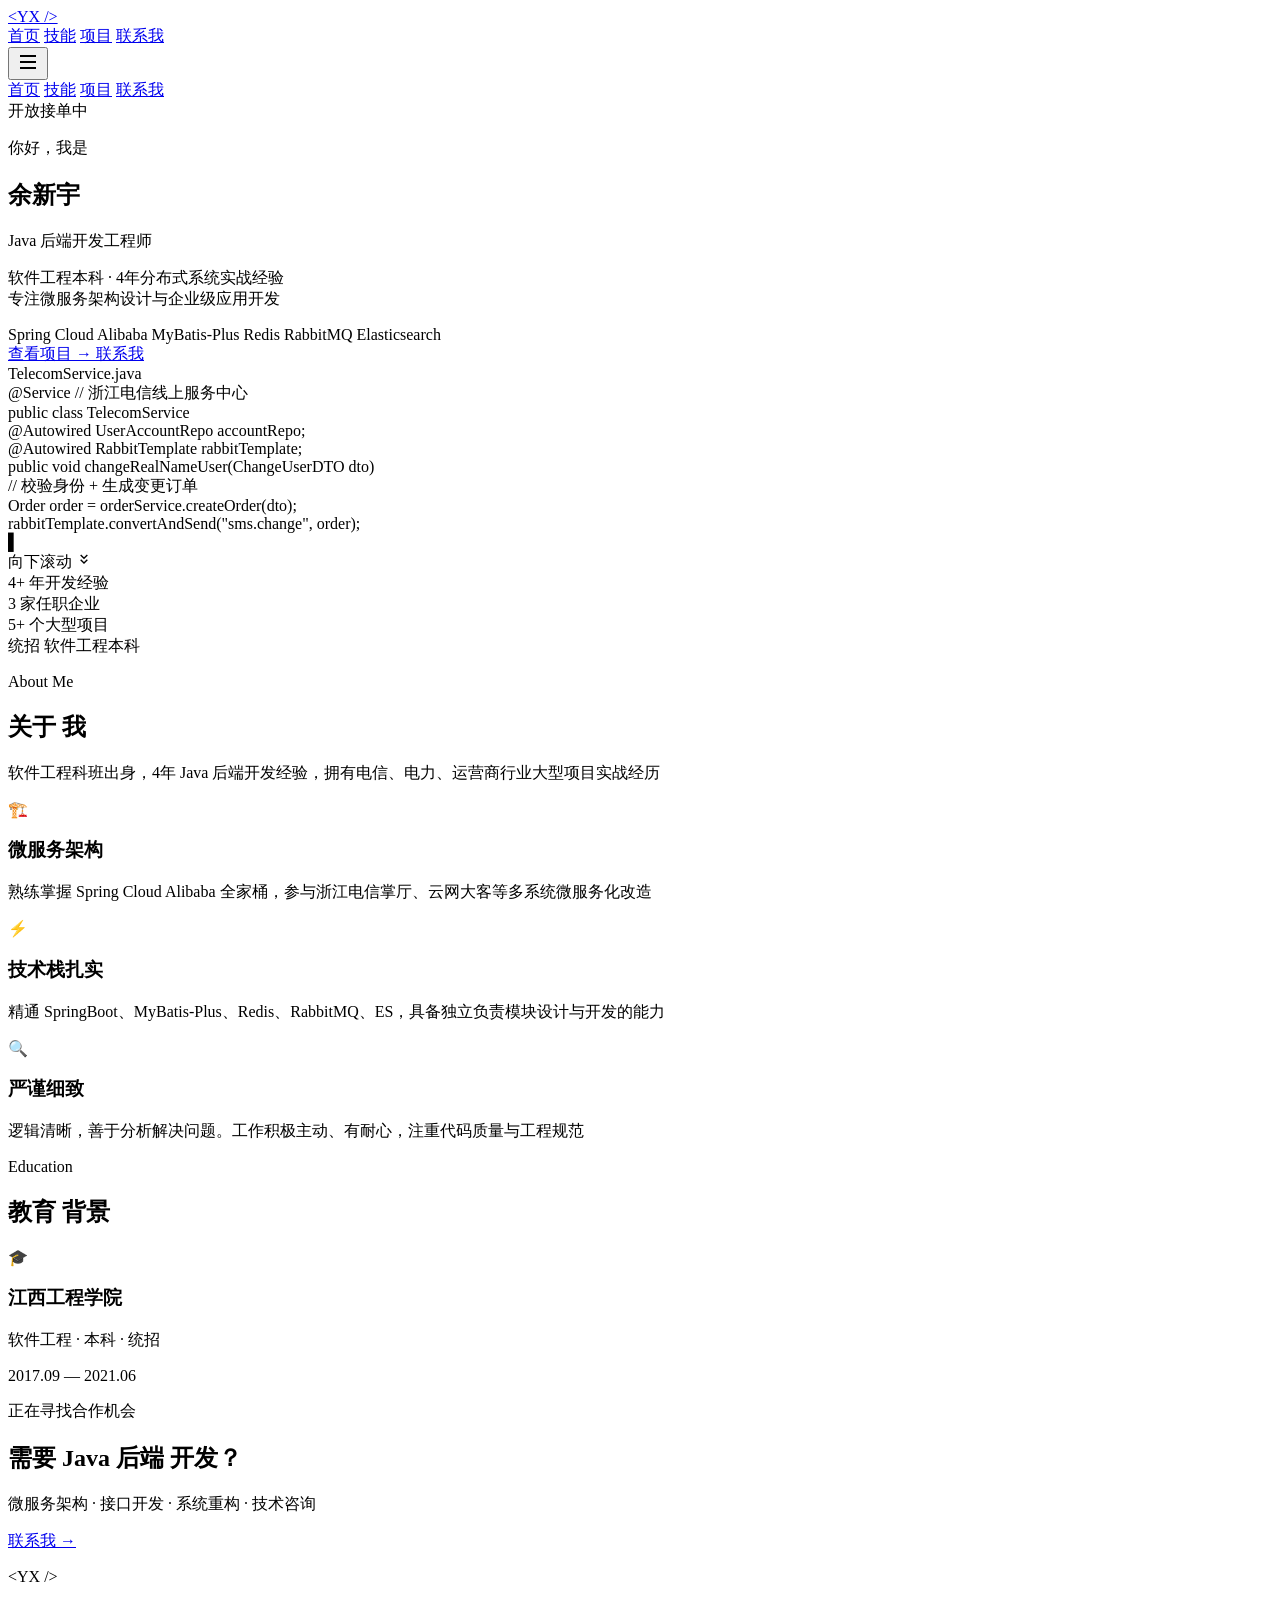
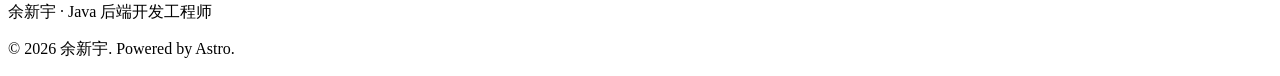
==== commit c7279065: "deploy: fix info and paths" ====
--- a/index.html
+++ b/index.html
@@ -1,4 +1,4 @@
-<!DOCTYPE html><html lang="zh-CN"> <head><meta charset="UTF-8"><meta name="viewport" content="width=device-width, initial-scale=1.0"><meta name="description" content="Java 后端开发工程师 · 余新宇的个人技术博客"><title>余新宇 - Java 后端工程师 | 余新宇</title><link rel="icon" type="image/svg+xml" href="/personal-blog/favicon.svg"><link rel="preconnect" href="https://fonts.googleapis.com"><link rel="preconnect" href="https://fonts.gstatic.com" crossorigin><link href="https://fonts.googleapis.com/css2?family=Inter:wght@400;500;600;700;800;900&display=swap" rel="stylesheet"><link rel="stylesheet" href="/personal-blog/_astro/Layout.BXorbtUk.css"></head> <body class="min-h-screen bg-surface text-text"> <nav class="fixed top-0 left-0 right-0 z-50 glass-card rounded-none border-x-0 border-t-0"> <div class="max-w-6xl mx-auto px-6 py-4 flex items-center justify-between"> <a href="/personal-blog/" class="text-xl font-bold gradient-text">
+<!DOCTYPE html><html lang="zh-CN"> <head><meta charset="UTF-8"><meta name="viewport" content="width=device-width, initial-scale=1.0"><meta name="description" content="Java 后端开发工程师 · 余新宇的个人技术博客"><title>余新宇 - Java 后端工程师 | 余新宇</title><link rel="icon" type="image/svg+xml" href="/personal-blog/favicon.svg"><link rel="stylesheet" href="/personal-blog/_astro/Layout.DPZPszwy.css"></head> <body class="min-h-screen bg-surface text-text"> <nav class="fixed top-0 left-0 right-0 z-50 glass-card rounded-none border-x-0 border-t-0"> <div class="max-w-6xl mx-auto px-6 py-4 flex items-center justify-between"> <a href="/personal-blog/" class="text-xl font-bold gradient-text">
 &lt;YX /&gt;
 </a> <div class="hidden md:flex items-center gap-8"> <a href="/personal-blog/" class="text-text-muted hover:text-primary-light transition-colors text-sm font-medium">首页</a> <a href="/personal-blog/skills" class="text-text-muted hover:text-primary-light transition-colors text-sm font-medium">技能</a> <a href="/personal-blog/projects" class="text-text-muted hover:text-primary-light transition-colors text-sm font-medium">项目</a> <a href="/personal-blog/contact" class="px-5 py-2 bg-primary hover:bg-primary-dark text-white rounded-full text-sm font-medium transition-all glow-primary">
 联系我
@@ -33,7 +33,7 @@
   
 
   <!-- 数据条 -->
-  <section class="py-16 border-y border-white/5 bg-white/[0.02]"> <div class="max-w-5xl mx-auto px-6"> <div class="grid grid-cols-2 md:grid-cols-4 gap-8 text-center"> <div class="space-y-1"> <div class="text-4xl font-black gradient-text">4+</div> <div class="text-text-muted text-sm">年开发经验</div> </div> <div class="space-y-1"> <div class="text-4xl font-black gradient-text">3</div> <div class="text-text-muted text-sm">家任职企业</div> </div> <div class="space-y-1"> <div class="text-4xl font-black gradient-text">5+</div> <div class="text-text-muted text-sm">个大型项目</div> </div> <div class="space-y-1"> <div class="text-4xl font-black gradient-text">统招</div> <div class="text-text-muted text-sm">软件工程本科</div> </div> </div> </div> </section>
+  <section class="py-16 border-y border-white/5 bg-white/[0.02]"> <div class="max-w-5xl mx-auto px-6"> <div class="flex flex-wrap justify-center gap-x-12 gap-y-8"> <div class="text-center whitespace-nowrap"> <span class="text-4xl font-black gradient-text">4+</span> <span class="text-text-muted text-sm ml-2">年开发经验</span> </div> <div class="text-center whitespace-nowrap"> <span class="text-4xl font-black gradient-text">3</span> <span class="text-text-muted text-sm ml-2">家任职企业</span> </div> <div class="text-center whitespace-nowrap"> <span class="text-4xl font-black gradient-text">5+</span> <span class="text-text-muted text-sm ml-2">个大型项目</span> </div> <div class="text-center whitespace-nowrap"> <span class="text-4xl font-black gradient-text">统招</span> <span class="text-text-muted text-sm ml-2">软件工程本科</span> </div> </div> </div> </section>
 
   <!-- 关于我 -->
   <section class="py-24 max-w-6xl mx-auto px-6"> <div class="text-center mb-16"> <p class="text-primary-light text-sm font-medium mb-3 tracking-widest uppercase">About Me</p> <h2 class="text-4xl md:text-5xl font-black mb-4">
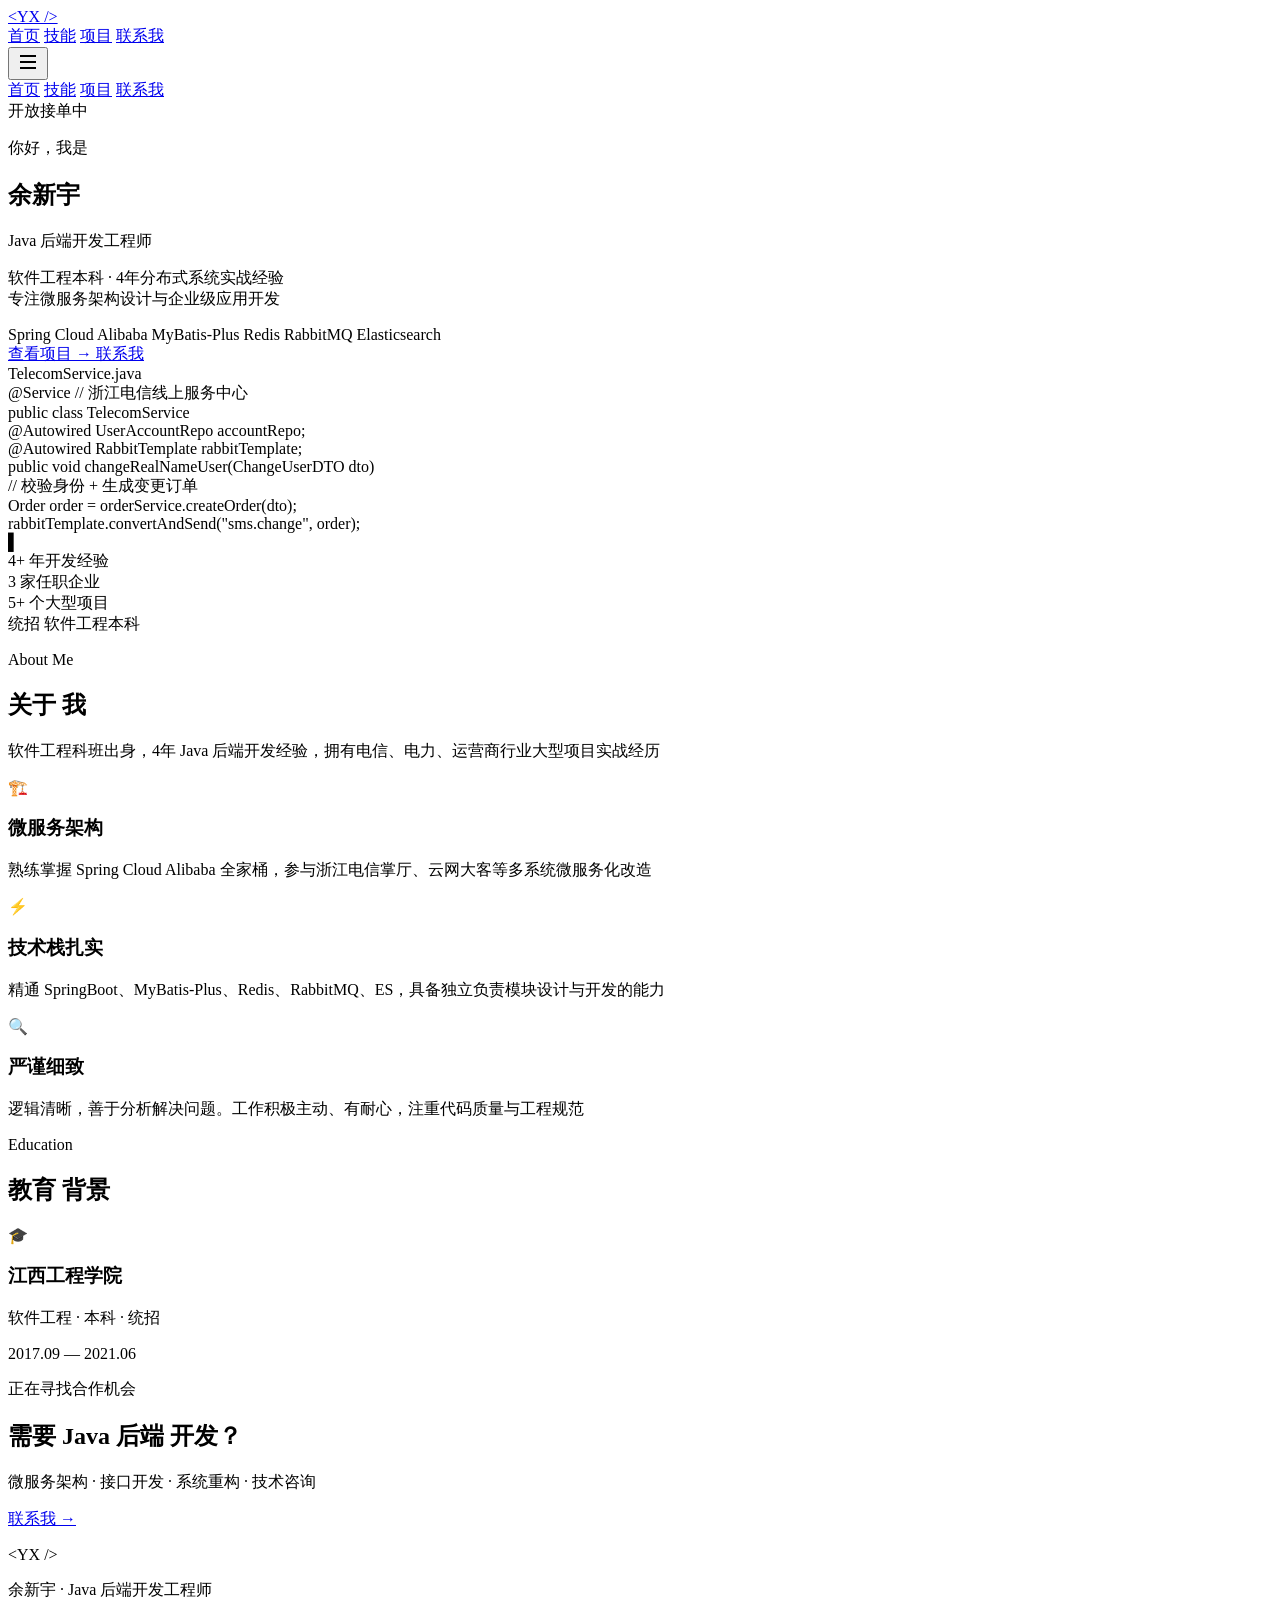
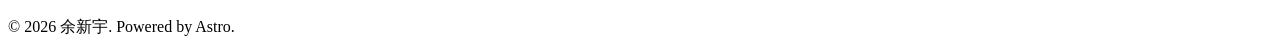
==== commit e859fd19: "fix: hero height" ====
--- a/index.html
+++ b/index.html
@@ -1,8 +1,8 @@
-<!DOCTYPE html><html lang="zh-CN"> <head><meta charset="UTF-8"><meta name="viewport" content="width=device-width, initial-scale=1.0"><meta name="description" content="Java 后端开发工程师 · 余新宇的个人技术博客"><title>余新宇 - Java 后端工程师 | 余新宇</title><link rel="icon" type="image/svg+xml" href="/personal-blog/favicon.svg"><link rel="stylesheet" href="/personal-blog/_astro/Layout.DPZPszwy.css"></head> <body class="min-h-screen bg-surface text-text"> <nav class="fixed top-0 left-0 right-0 z-50 glass-card rounded-none border-x-0 border-t-0"> <div class="max-w-6xl mx-auto px-6 py-4 flex items-center justify-between"> <a href="/personal-blog/" class="text-xl font-bold gradient-text">
+<!DOCTYPE html><html lang="zh-CN"> <head><meta charset="UTF-8"><meta name="viewport" content="width=device-width, initial-scale=1.0"><meta name="description" content="Java 后端开发工程师 · 余新宇的个人技术博客"><title>余新宇 - Java 后端工程师 | 余新宇</title><link rel="icon" type="image/svg+xml" href="/personal-blog/favicon.svg"><link rel="stylesheet" href="/personal-blog/_astro/Layout.BUkVoJvH.css"></head> <body class="min-h-screen bg-surface text-text"> <nav class="fixed top-0 left-0 right-0 z-50 glass-card rounded-none border-x-0 border-t-0"> <div class="max-w-6xl mx-auto px-6 py-4 flex items-center justify-between"> <a href="/personal-blog/" class="text-xl font-bold gradient-text">
 &lt;YX /&gt;
 </a> <div class="hidden md:flex items-center gap-8"> <a href="/personal-blog/" class="text-text-muted hover:text-primary-light transition-colors text-sm font-medium">首页</a> <a href="/personal-blog/skills" class="text-text-muted hover:text-primary-light transition-colors text-sm font-medium">技能</a> <a href="/personal-blog/projects" class="text-text-muted hover:text-primary-light transition-colors text-sm font-medium">项目</a> <a href="/personal-blog/contact" class="px-5 py-2 bg-primary hover:bg-primary-dark text-white rounded-full text-sm font-medium transition-all glow-primary">
 联系我
-</a> </div> <button id="mobile-menu-btn" class="md:hidden text-text-muted hover:text-text p-2" aria-label="菜单"> <svg width="24" height="24" viewBox="0 0 24 24" fill="none" stroke="currentColor" stroke-width="2"> <path d="M4 6h16M4 12h16M4 18h16"></path> </svg> </button> </div> <div id="mobile-menu" class="hidden md:hidden border-t border-border px-6 py-4 space-y-3"> <a href="/personal-blog/" class="block text-text-muted hover:text-primary-light transition-colors">首页</a> <a href="/personal-blog/skills" class="block text-text-muted hover:text-primary-light transition-colors">技能</a> <a href="/personal-blog/projects" class="block text-text-muted hover:text-primary-light transition-colors">项目</a> <a href="/personal-blog/contact" class="block text-primary-light font-medium">联系我</a> </div> </nav> <main class="pt-16">   <section class="relative min-h-screen flex items-center bg-grid overflow-hidden"> <!-- 光晕装饰 --> <div class="absolute top-20 -left-32 w-[500px] h-[500px] bg-primary/8 rounded-full blur-3xl"></div> <div class="absolute bottom-20 -right-32 w-[400px] h-[400px] bg-accent/6 rounded-full blur-3xl"></div> <div class="absolute top-1/3 left-1/2 -translate-x-1/2 w-[600px] h-[600px] bg-primary/3 rounded-full blur-3xl"></div> <div class="max-w-6xl mx-auto px-6 py-24 w-full relative z-10"> <div class="grid md:grid-cols-2 gap-16 items-center"> <!-- 左侧文字 --> <div class="space-y-8 fade-in-up"> <div class="inline-flex items-center gap-2 px-4 py-2 rounded-full border border-success/20 bg-success/5"> <span class="w-2 h-2 bg-success rounded-full animate-pulse"></span> <span class="text-success text-sm font-medium">开放接单中</span> </div> <div class="space-y-3"> <p class="text-text-muted text-lg">你好，我是</p> <h1 class="text-5xl md:text-6xl lg:text-7xl font-black tracking-tight leading-none"> <span class="gradient-text">余新宇</span> </h1> <p class="text-2xl text-text font-semibold">Java 后端开发工程师</p> </div> <p class="text-lg text-text-muted leading-relaxed max-w-lg">
+</a> </div> <button id="mobile-menu-btn" class="md:hidden text-text-muted hover:text-text p-2" aria-label="菜单"> <svg width="24" height="24" viewBox="0 0 24 24" fill="none" stroke="currentColor" stroke-width="2"> <path d="M4 6h16M4 12h16M4 18h16"></path> </svg> </button> </div> <div id="mobile-menu" class="hidden md:hidden border-t border-border px-6 py-4 space-y-3"> <a href="/personal-blog/" class="block text-text-muted hover:text-primary-light transition-colors">首页</a> <a href="/personal-blog/skills" class="block text-text-muted hover:text-primary-light transition-colors">技能</a> <a href="/personal-blog/projects" class="block text-text-muted hover:text-primary-light transition-colors">项目</a> <a href="/personal-blog/contact" class="block text-primary-light font-medium">联系我</a> </div> </nav> <main class="pt-16">   <section class="relative min-h-[calc(100vh-4rem)] flex items-center bg-grid overflow-hidden"> <!-- 光晕装饰 --> <div class="absolute top-20 -left-32 w-[500px] h-[500px] bg-primary/8 rounded-full blur-3xl"></div> <div class="absolute bottom-20 -right-32 w-[400px] h-[400px] bg-accent/6 rounded-full blur-3xl"></div> <div class="absolute top-1/3 left-1/2 -translate-x-1/2 w-[600px] h-[600px] bg-primary/3 rounded-full blur-3xl"></div> <div class="max-w-6xl mx-auto px-6 py-24 w-full relative z-10"> <div class="grid md:grid-cols-2 gap-16 items-center"> <!-- 左侧文字 --> <div class="space-y-8 fade-in-up"> <div class="inline-flex items-center gap-2 px-4 py-2 rounded-full border border-success/20 bg-success/5"> <span class="w-2 h-2 bg-success rounded-full animate-pulse"></span> <span class="text-success text-sm font-medium">开放接单中</span> </div> <div class="space-y-3"> <p class="text-text-muted text-lg">你好，我是</p> <h1 class="text-5xl md:text-6xl lg:text-7xl font-black tracking-tight leading-none"> <span class="gradient-text">余新宇</span> </h1> <p class="text-2xl text-text font-semibold">Java 后端开发工程师</p> </div> <p class="text-lg text-text-muted leading-relaxed max-w-lg">
 软件工程本科 · 4年分布式系统实战经验<br>
 专注微服务架构设计与企业级应用开发
 </p> <!-- 技术标签 --> <div class="flex flex-wrap gap-2.5"> <span class="px-4 py-2 rounded-full bg-white/5 border border-white/10 text-sm text-text-muted hover:border-primary/30 hover:text-primary-light transition-all">Spring Cloud Alibaba</span> <span class="px-4 py-2 rounded-full bg-white/5 border border-white/10 text-sm text-text-muted hover:border-primary/30 hover:text-primary-light transition-all">MyBatis-Plus</span> <span class="px-4 py-2 rounded-full bg-white/5 border border-white/10 text-sm text-text-muted hover:border-primary/30 hover:text-primary-light transition-all">Redis</span> <span class="px-4 py-2 rounded-full bg-white/5 border border-white/10 text-sm text-text-muted hover:border-primary/30 hover:text-primary-light transition-all">RabbitMQ</span> <span class="px-4 py-2 rounded-full bg-white/5 border border-white/10 text-sm text-text-muted hover:border-primary/30 hover:text-primary-light transition-all">Elasticsearch</span> </div> <div class="flex flex-wrap gap-4 pt-2"> <a href="/personal-blog/projects" class="px-8 py-3.5 bg-primary hover:bg-primary-dark text-white rounded-xl font-semibold transition-all glow-primary hover:scale-105 transform">
@@ -28,8 +28,7 @@
       
     
 
-    <!-- 底部滚动指示 -->
-    <div class="absolute bottom-8 left-1/2 -translate-x-1/2 flex flex-col items-center gap-2 text-text-muted text-xs opacity-40"> <span>向下滚动</span> <svg width="16" height="16" viewBox="0 0 24 24" fill="none" stroke="currentColor" stroke-width="2" class="animate-bounce"> <path d="M7 13l5 5 5-5M7 6l5 5 5-5"></path> </svg> </div>
+
   
 
   <!-- 数据条 -->
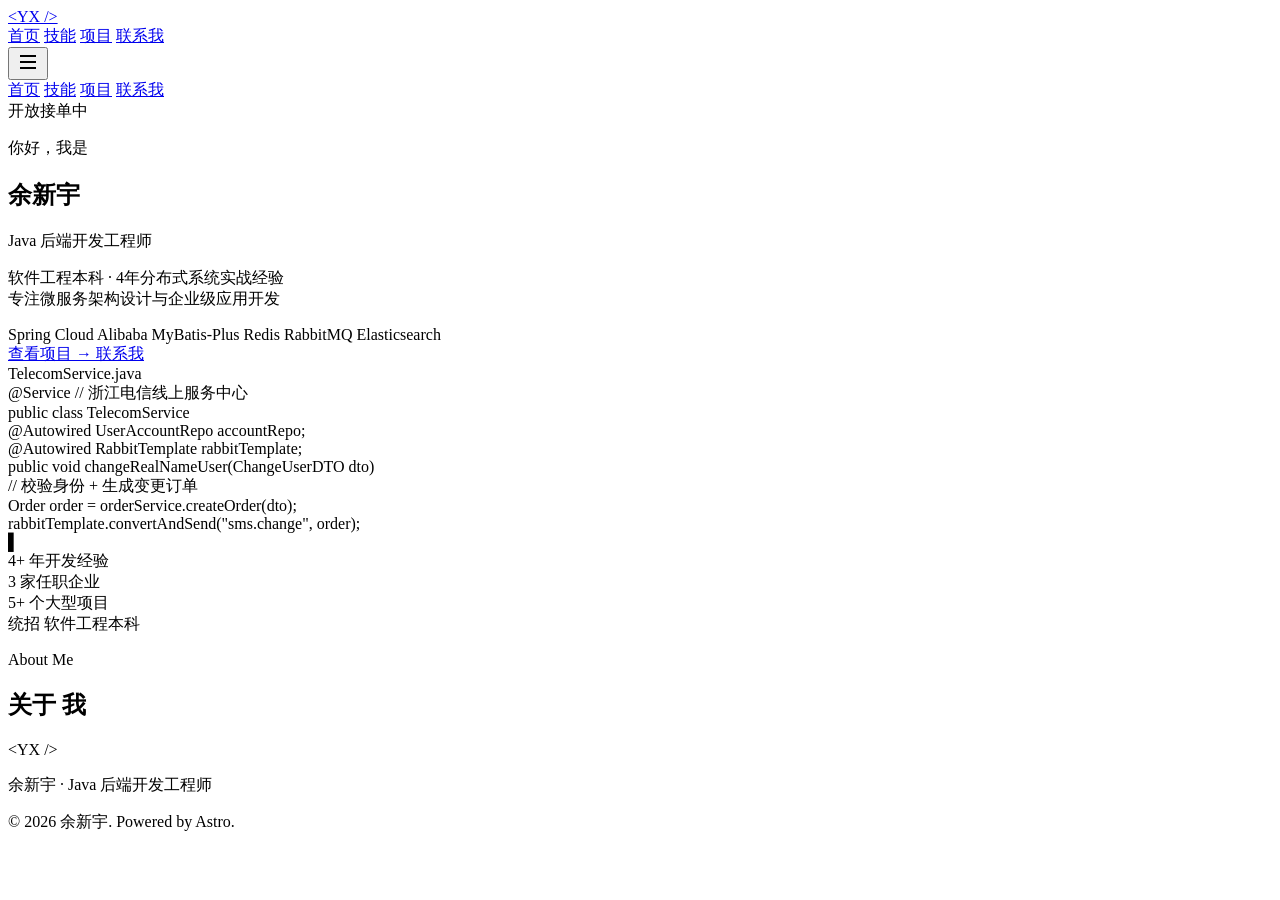
==== commit e833cb74: "fix: hero height" ====
--- a/index.html
+++ b/index.html
@@ -9,7 +9,7 @@
 查看项目 →
 </a> <a href="/personal-blog/contact" class="px-8 py-3.5 border border-white/10 hover:border-primary/50 text-text rounded-xl font-semibold transition-all hover:bg-white/5">
 联系我
-</a> </div> </div> <!-- 右侧装饰代码卡片 --> <div class="hidden md:block fade-in-up" style="animation-delay: 0.2s"> <div class="relative"> <!-- 发光背景 --> <div class="absolute inset-0 bg-gradient-to-br from-primary/10 to-accent/5 rounded-3xl blur-2xl"></div> <!-- 代码卡片 --> <div class="relative glass-card p-6 space-y-2.5 font-mono text-sm"> <!-- 窗口按钮 --> <div class="flex gap-2 mb-4 pb-3 border-b border-white/5"> <div class="w-3 h-3 rounded-full bg-red-500/70"></div> <div class="w-3 h-3 rounded-full bg-yellow-500/70"></div> <div class="w-3 h-3 rounded-full bg-green-500/70"></div> <span class="ml-3 text-xs text-text-muted">TelecomService.java</span> </div> <!-- 更真实的代码片段 —— 电信服务场景 --> <div class="text-text-muted"> <span class="text-primary-light">@Service</span> <span class="text-text-muted"></span><span class="text-text-muted text-xs">// 浙江电信线上服务中心</span> </div> <div class="text-text-muted"> <span class="text-accent">public class</span> <span class="text-text font-medium">TelecomService</span> <div class="text-text-muted pl-6"> <span class="text-text">@Autowired</span> <span class="text-text">UserAccountRepo</span> <span class="text-text-muted">accountRepo</span>;
+</a> </div> </div> <!-- 右侧装饰代码卡片 --> <div class="hidden md:block fade-in-up" style="animation-delay: 0.2s"> <div class="relative"> <!-- 发光背景 --> <div class="absolute inset-0 bg-gradient-to-br from-primary/10 to-accent/5 rounded-3xl blur-2xl"></div> <!-- 代码卡片：固定高度 + 内容可滚动 --> <div class="relative glass-card p-6 font-mono text-sm" style="height: 360px; overflow-y: auto;"> <div class="space-y-2.5"> <!-- 窗口按钮 --> <div class="flex gap-2 mb-4 pb-3 border-b border-white/5"> <div class="w-3 h-3 rounded-full bg-red-500/70"></div> <div class="w-3 h-3 rounded-full bg-yellow-500/70"></div> <div class="w-3 h-3 rounded-full bg-green-500/70"></div> <span class="ml-3 text-xs text-text-muted">TelecomService.java</span> </div> <!-- 更真实的代码片段 —— 电信服务场景 --> <div class="text-text-muted"> <span class="text-primary-light">@Service</span> <span class="text-text-muted"></span><span class="text-text-muted text-xs">// 浙江电信线上服务中心</span> </div> <div class="text-text-muted"> <span class="text-accent">public class</span> <span class="text-text font-medium">TelecomService</span> <div class="text-text-muted pl-6"> <span class="text-text">@Autowired</span> <span class="text-text">UserAccountRepo</span> <span class="text-text-muted">accountRepo</span>;
 </div>
               <div class="text-text-muted pl-6"> <span class="text-text">@Autowired</span> <span class="text-text">RabbitTemplate</span> <span class="text-text-muted">rabbitTemplate</span>;
 </div>
@@ -22,6 +22,7 @@
               <div class="text-text-muted"></div>
               <!-- 光标 -->
               <div class="text-primary-light animate-pulse pt-1">▌</div>
+              
             
           
         
@@ -56,7 +57,7 @@
 </h2> <p class="text-text-muted text-xl max-w-xl mx-auto">
 微服务架构 · 接口开发 · 系统重构 · 技术咨询
 </p> <a href="/personal-blog/contact" class="inline-flex items-center gap-2 px-10 py-4 bg-primary hover:bg-primary-dark text-white rounded-2xl font-bold text-lg transition-all glow-primary hover:scale-105 transform">
-联系我 <span class="text-xl">→</span> </a> </div> </section></div></div></div></div></div></div></div></section> </main> <footer class="border-t border-border py-12 mt-20"> <div class="max-w-6xl mx-auto px-6 text-center"> <p class="gradient-text text-xl font-bold mb-3">&lt;YX /&gt;</p> <p class="text-text-muted text-sm">
+联系我 <span class="text-xl">→</span> </a> </div> </section></div></div></div></div></div></div></div></div></section> </main> <footer class="border-t border-border py-12 mt-20"> <div class="max-w-6xl mx-auto px-6 text-center"> <p class="gradient-text text-xl font-bold mb-3">&lt;YX /&gt;</p> <p class="text-text-muted text-sm">
 余新宇 · Java 后端开发工程师
 </p> <p class="text-text-muted text-xs mt-4">
 © 2026 余新宇. Powered by Astro.
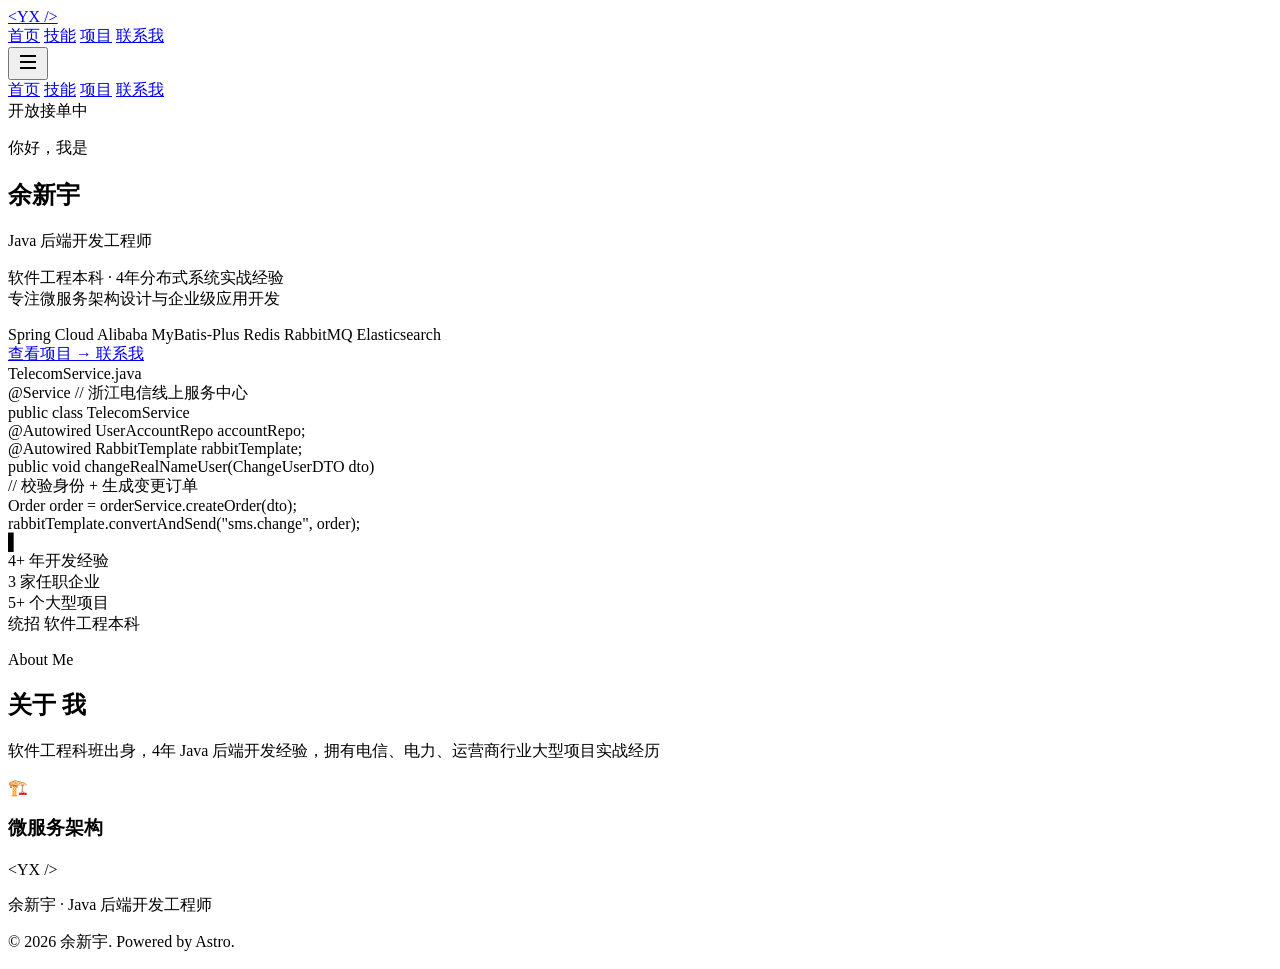
==== commit aec70b43: "fix: hero height" ====
--- a/index.html
+++ b/index.html
@@ -9,7 +9,7 @@
 查看项目 →
 </a> <a href="/personal-blog/contact" class="px-8 py-3.5 border border-white/10 hover:border-primary/50 text-text rounded-xl font-semibold transition-all hover:bg-white/5">
 联系我
-</a> </div> </div> <!-- 右侧装饰代码卡片 --> <div class="hidden md:block fade-in-up" style="animation-delay: 0.2s"> <div class="relative"> <!-- 发光背景 --> <div class="absolute inset-0 bg-gradient-to-br from-primary/10 to-accent/5 rounded-3xl blur-2xl"></div> <!-- 代码卡片：固定高度 + 内容可滚动 --> <div class="relative glass-card p-6 font-mono text-sm" style="height: 360px; overflow-y: auto;"> <div class="space-y-2.5"> <!-- 窗口按钮 --> <div class="flex gap-2 mb-4 pb-3 border-b border-white/5"> <div class="w-3 h-3 rounded-full bg-red-500/70"></div> <div class="w-3 h-3 rounded-full bg-yellow-500/70"></div> <div class="w-3 h-3 rounded-full bg-green-500/70"></div> <span class="ml-3 text-xs text-text-muted">TelecomService.java</span> </div> <!-- 更真实的代码片段 —— 电信服务场景 --> <div class="text-text-muted"> <span class="text-primary-light">@Service</span> <span class="text-text-muted"></span><span class="text-text-muted text-xs">// 浙江电信线上服务中心</span> </div> <div class="text-text-muted"> <span class="text-accent">public class</span> <span class="text-text font-medium">TelecomService</span> <div class="text-text-muted pl-6"> <span class="text-text">@Autowired</span> <span class="text-text">UserAccountRepo</span> <span class="text-text-muted">accountRepo</span>;
+</a> </div> </div> <!-- 右侧装饰代码卡片 --> <div class="hidden md:block fade-in-up" style="animation-delay: 0.2s"> <div class="relative"> <!-- 发光背景 --> <div class="absolute inset-0 bg-gradient-to-br from-primary/10 to-accent/5 rounded-3xl blur-2xl"></div> <!-- 代码卡片：固定高度 + 内容可滚动 --> <div class="relative glass-card p-6 font-mono text-sm" style="height: 480px; overflow-y: auto;"> <div class="space-y-2.5"> <!-- 窗口按钮 --> <div class="flex gap-2 mb-4 pb-3 border-b border-white/5"> <div class="w-3 h-3 rounded-full bg-red-500/70"></div> <div class="w-3 h-3 rounded-full bg-yellow-500/70"></div> <div class="w-3 h-3 rounded-full bg-green-500/70"></div> <span class="ml-3 text-xs text-text-muted">TelecomService.java</span> </div> <!-- 更真实的代码片段 —— 电信服务场景 --> <div class="text-text-muted"> <span class="text-primary-light">@Service</span> <span class="text-text-muted"></span><span class="text-text-muted text-xs">// 浙江电信线上服务中心</span> </div> <div class="text-text-muted"> <span class="text-accent">public class</span> <span class="text-text font-medium">TelecomService</span> <div class="text-text-muted pl-6"> <span class="text-text">@Autowired</span> <span class="text-text">UserAccountRepo</span> <span class="text-text-muted">accountRepo</span>;
 </div>
               <div class="text-text-muted pl-6"> <span class="text-text">@Autowired</span> <span class="text-text">RabbitTemplate</span> <span class="text-text-muted">rabbitTemplate</span>;
 </div>
